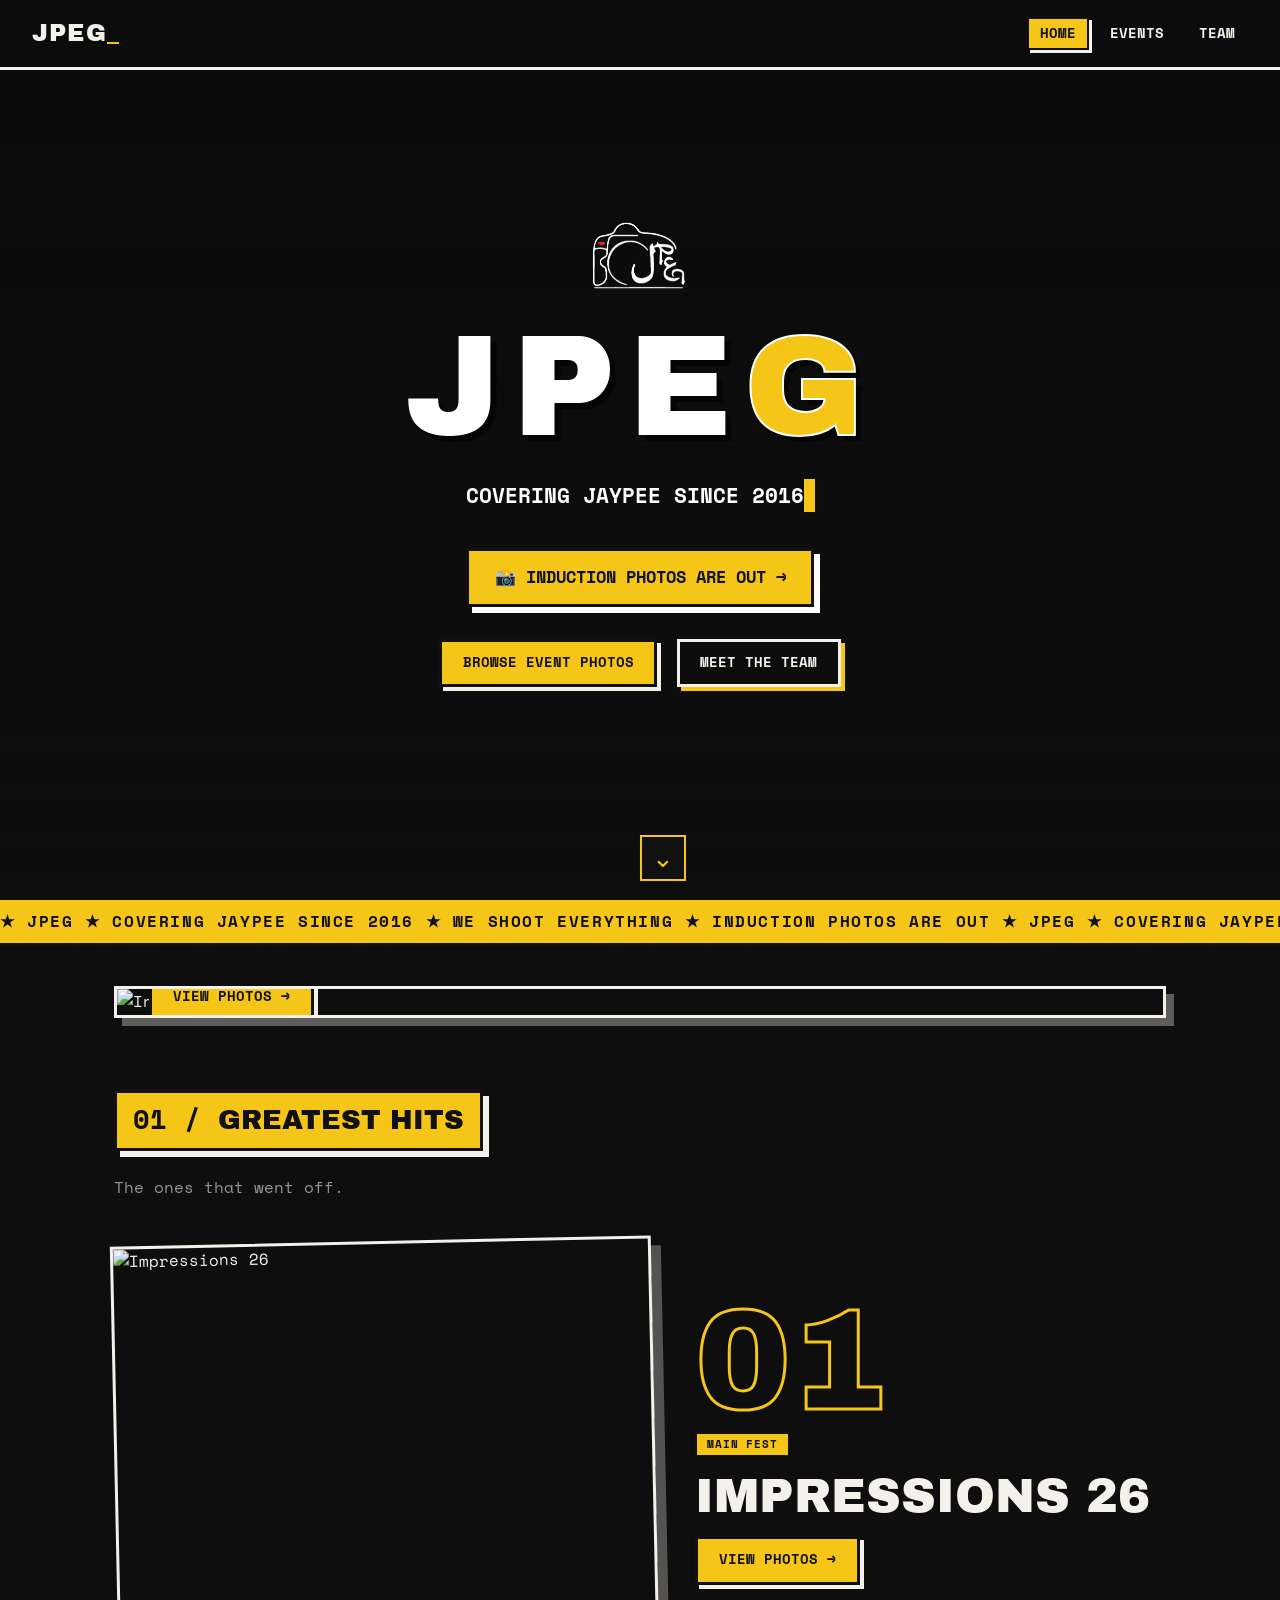
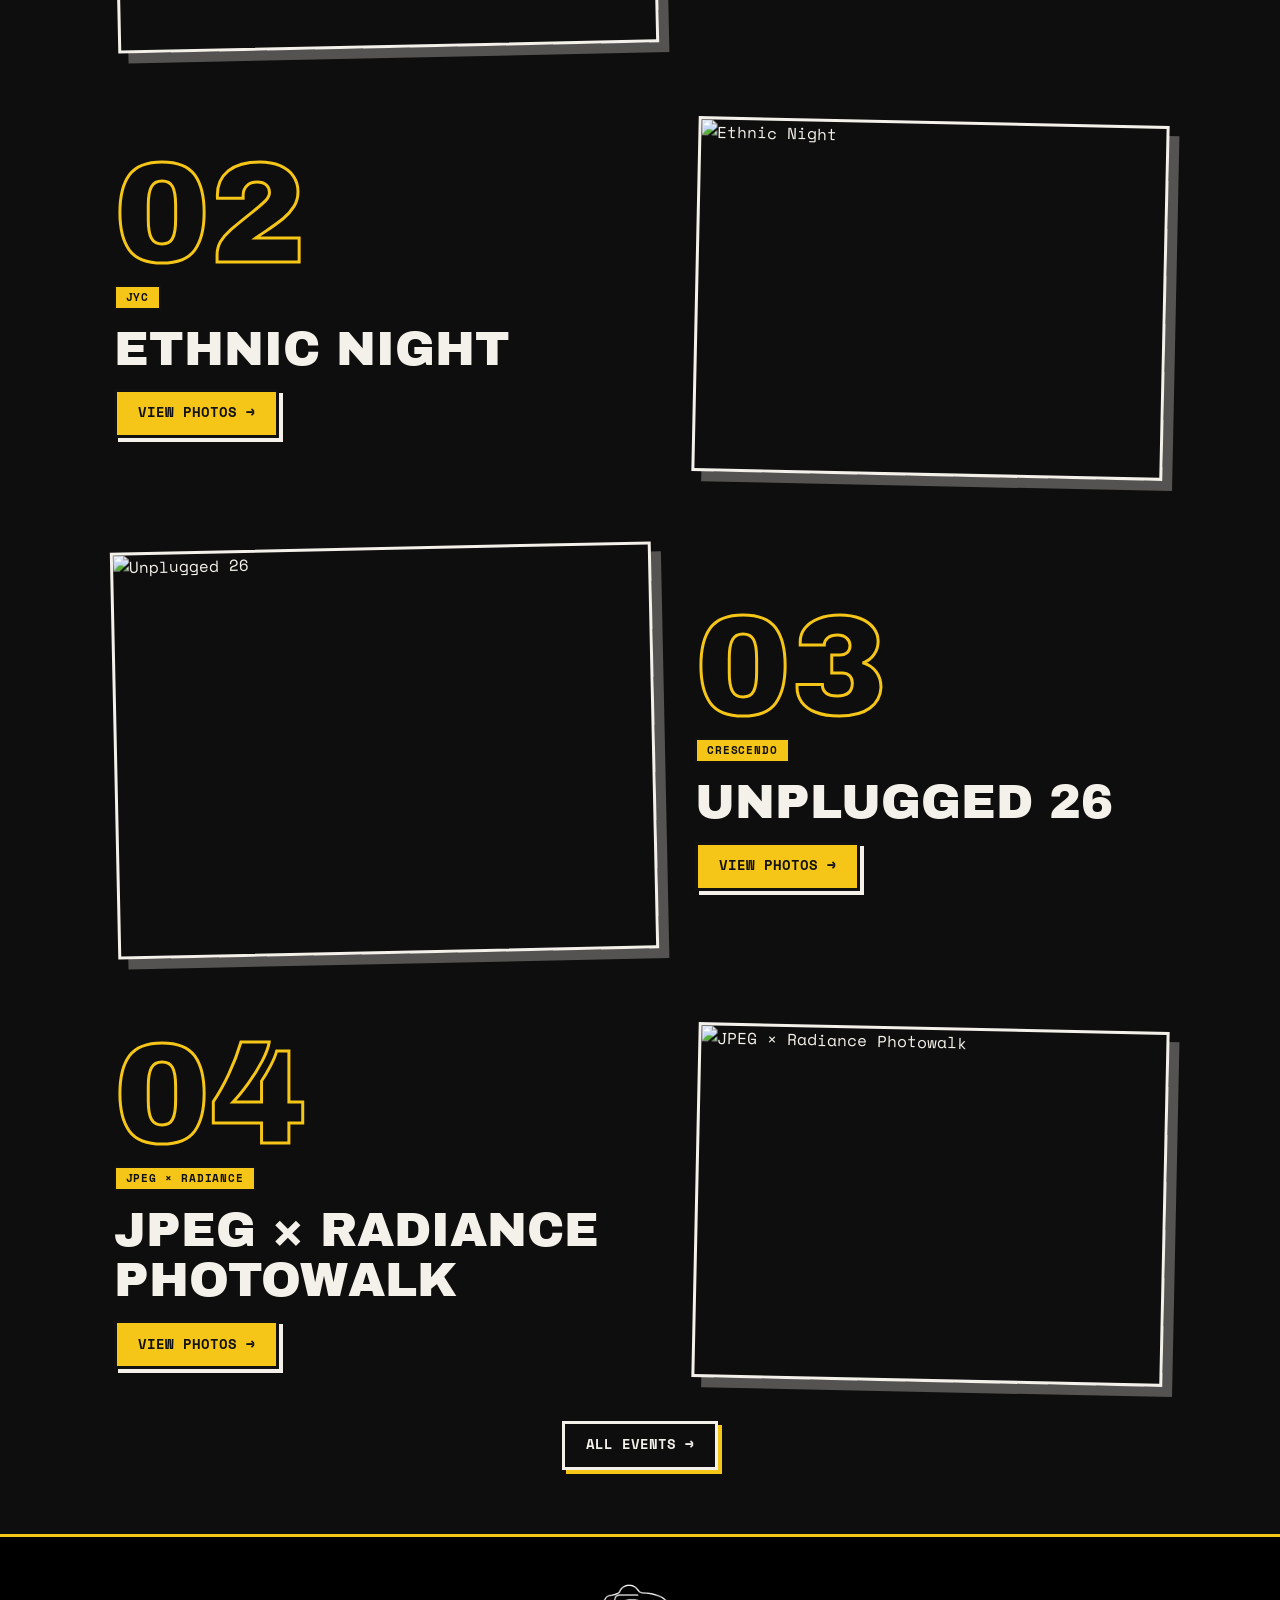
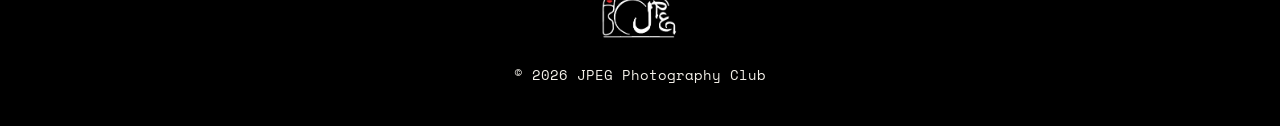
==== index.html @ d9946b32 "Greatest Hits homepage showcase, choreographed hero intro, add Unplugged 26" ====
<!DOCTYPE html>
<html lang="en">
<head>
  <meta charset="UTF-8">
  <meta name="viewport" content="width=device-width, initial-scale=1.0">
  <title>JPEG — Photography Club</title>
  <meta name="description" content="JPEG, the photography club. Event coverage, photo archives, and the people behind the lens.">
  <link rel="icon" type="image/png" href="images/favicon.png">
  <link rel="preconnect" href="https://fonts.googleapis.com">
  <link rel="preconnect" href="https://fonts.gstatic.com" crossorigin>
  <link href="https://fonts.googleapis.com/css2?family=Archivo+Black&family=Space+Mono:wght@400;700&display=swap" rel="stylesheet">
  <link rel="stylesheet" href="css/style.css">
</head>
<body class="home">
  <nav class="nav">
    <a href="index.html" class="nav-logo">JPEG</a>
    <div class="nav-links">
      <a href="index.html" class="active">Home</a>
      <a href="events.html">Events</a>
      <a href="team.html">Team</a>
    </div>
  </nav>

  <header class="hero">
    <div class="hero-bg"></div>
    <div class="hero-content">
      <img src="images/jpeg-logo-white.png" alt="" class="hero-logo">
      <h1 class="hero-title" aria-label="JPEG">
        <span>J</span><span>P</span><span>E</span><span>G</span>
      </h1>
      <p class="tagline">Covering Jaypee since 2016</p>
      <a class="hero-cta" href="https://drive.google.com/drive/folders/1vFGAHNrX1Ec1QLPV-T_hNL8jUDX1vfjU" target="_blank" rel="noopener">
        📸 Induction photos are out&nbsp;→
      </a>
      <div class="hero-actions">
        <a href="events.html" class="btn">Browse Event Photos</a>
        <a href="team.html" class="btn btn-outline">Meet the Team</a>
      </div>
    </div>
    <a href="#latest" class="scroll-hint" aria-label="Scroll down">⌄</a>
  </header>

  <div class="marquee" aria-hidden="true">
    <div class="marquee-track">
      <span>★ JPEG ★ Covering Jaypee since 2016 ★ We shoot everything ★ Induction photos are out ★ JPEG ★ Covering Jaypee since 2017 ★ We shoot everything ★ Induction photos are out&nbsp;</span><span>★ JPEG ★ Covering Jaypee since 2016 ★ We shoot everything ★ Induction photos are out ★ JPEG ★ Covering Jaypee since 2016 ★ We shoot everything ★ Induction photos are out&nbsp;</span>
    </div>
  </div>

  <main class="container">
    <section class="home-section" id="banner-section" hidden>
      <div id="induction-banner"></div>
    </section>

    <section class="home-section" id="latest">
      <h2 class="section-heading">Greatest Hits</h2>
      <p class="page-sub">The ones that went off.</p>
      <div id="hits" class="hits"></div>
      <p class="center"><a href="events.html" class="btn btn-outline">All events →</a></p>
    </section>
  </main>

  <footer class="footer">
    <img src="images/jpeg-logo-white.png" alt="JPEG logo" class="footer-logo">
    <p>© <span id="year"></span> JPEG Photography Club</p>
  </footer>

  <script src="js/main.js"></script>
</body>
</html>
---- css/style.css ----
/* JPEG Photography Club — dark brutalism */

:root {
  --bg: #0e0e0e;
  --surface: #181818;
  --ink: #111111;      /* black: text on yellow, dark fills */
  --paper: #f4f1ea;    /* off-white: text, borders, hard shadows */
  --border: #f4f1ea;
  --text: #f4f1ea;
  --muted: #9a958c;
  --accent: #f5c518;
  --bw: 3px;
}

* { margin: 0; padding: 0; box-sizing: border-box; }

body {
  background: var(--bg);
  color: var(--text);
  font-family: "Space Mono", "Courier New", monospace;
  line-height: 1.6;
}

a { color: inherit; text-decoration: none; }
img { max-width: 100%; display: block; }

::selection { background: var(--accent); color: var(--ink); }

h1, h2, h3, .nav-logo {
  font-family: "Archivo Black", "Arial Black", sans-serif;
  font-weight: 400;
}

/* Nav */
.nav {
  display: flex;
  justify-content: space-between;
  align-items: center;
  padding: 0.9rem 2rem;
  border-bottom: var(--bw) solid var(--border);
  position: sticky;
  top: 0;
  background: var(--bg);
  z-index: 10;
}

.nav-logo {
  font-size: 1.5rem;
  letter-spacing: 0.05em;
  color: var(--text);
}

.nav-logo::after {
  content: "_";
  color: var(--accent);
  animation: blink 1s step-end infinite;
}

@keyframes blink {
  50% { opacity: 0; }
}

.nav-links { display: flex; gap: 0.5rem; }

.nav-links a {
  color: var(--text);
  font-weight: 700;
  text-transform: uppercase;
  font-size: 0.85rem;
  padding: 0.25rem 0.7rem;
  border: 2px solid transparent;
  transition: background 0.15s, border-color 0.15s, color 0.15s;
}

.nav-links a:hover { border-color: var(--border); }

.nav-links a.active {
  background: var(--accent);
  color: var(--ink);
  border-color: var(--ink);
  box-shadow: 3px 3px 0 var(--paper);
}

/* Hero */
.hero {
  position: relative;
  min-height: 100svh;
  display: flex;
  align-items: center;
  justify-content: center;
  text-align: center;
  overflow: hidden;
}

/* The home page opens as a sequence: photo → title → tagline → nav + buttons */
.home .nav {
  position: fixed;
  left: 0;
  right: 0;
  background: rgba(14, 14, 14, 0.92);
  opacity: 0;
  transform: translateY(-100%);
  animation: nav-in 0.6s cubic-bezier(0.2, 0.9, 0.3, 1.25) 3.1s forwards;
}

@keyframes nav-in {
  to { opacity: 1; transform: translateY(0); }
}

.hero-bg {
  position: absolute;
  inset: 0;
  background:
    linear-gradient(180deg, rgba(10, 10, 10, 0.5) 0%, rgba(10, 10, 10, 0.3) 45%, var(--bg) 100%),
    url("https://lh3.googleusercontent.com/d/1B7HYgzqOA4hsETBOAyC_RB4XOQemKIhO=w1920") center / cover no-repeat;
  opacity: 0;
  animation: kenburns 18s ease-in-out infinite alternate, photo-in 1.4s ease forwards;
}

@keyframes photo-in {
  to { opacity: 1; }
}

@keyframes kenburns {
  from { transform: scale(1); }
  to { transform: scale(1.12) translateY(-1.5%); }
}

.hero-content { position: relative; padding: 1rem; }

.hero-logo {
  height: clamp(56px, 10vw, 90px);
  width: auto;
  margin: 0 auto 0.8rem;
  opacity: 0;
  animation: fade-up 0.6s ease 0.5s forwards;
}

.hero-title {
  font-size: clamp(4rem, 16vw, 9rem);
  letter-spacing: 0.08em;
  color: #fff;
  text-shadow: 6px 6px 0 rgba(0, 0, 0, 0.55);
  line-height: 1;
}

.hero-title span {
  display: inline-block;
  opacity: 0;
  transform: translateY(-1.2em);
  animation: letter-drop 0.6s cubic-bezier(0.2, 0.9, 0.3, 1.3) forwards;
}
.hero-title span:nth-child(1) { animation-delay: 0.9s; }
.hero-title span:nth-child(2) { animation-delay: 1.05s; }
.hero-title span:nth-child(3) { animation-delay: 1.2s; }
.hero-title span:nth-child(4) {
  animation-delay: 1.35s;
  color: var(--accent);
  -webkit-text-stroke: 2px #fff;
}

@keyframes letter-drop {
  to { opacity: 1; transform: translateY(0); }
}

/* Typewriter tagline */
.tagline {
  display: inline-block;
  box-sizing: content-box;
  color: #fff;
  font-size: clamp(0.85rem, 2.6vw, 1.3rem);
  font-weight: 700;
  text-transform: uppercase;
  margin-top: 1.2rem;
  white-space: nowrap;
  overflow: hidden;
  width: 0;
  border-right: 0.55em solid var(--accent);
  animation:
    typing 1.3s steps(26) 1.8s forwards,
    caret 0.75s step-end infinite;
}

@keyframes typing { to { width: 26ch; } }
@keyframes caret { 50% { border-color: transparent; } }

.hero-cta {
  display: block;
  width: fit-content;
  margin-left: auto;
  margin-right: auto;
  margin-top: 1.8rem;
  padding: 0.8rem 1.6rem;
  background: var(--accent);
  color: var(--ink);
  font-weight: 700;
  text-transform: uppercase;
  font-size: clamp(0.85rem, 2.5vw, 1.05rem);
  border: var(--bw) solid var(--ink);
  box-shadow: 6px 6px 0 #fff;
  opacity: 0;
  animation: fade-up 0.6s ease 3.1s forwards;
  transition: transform 0.15s, box-shadow 0.15s;
}
.hero-cta:hover { transform: translate(-2px, -2px); box-shadow: 8px 8px 0 #fff; }
.hero-cta:active { transform: translate(4px, 4px); box-shadow: 0 0 0 #fff; }

.hero-actions {
  margin-top: 2rem;
  display: flex;
  gap: 1.2rem;
  justify-content: center;
  flex-wrap: wrap;
  opacity: 0;
  animation: fade-up 0.6s ease 3.35s forwards;
}


@keyframes fade-up {
  from { opacity: 0; transform: translateY(16px); }
  to { opacity: 1; transform: translateY(0); }
}

.scroll-hint {
  position: absolute;
  bottom: 1.2rem;
  left: 50%;
  transform: translateX(-50%);
  width: 46px;
  height: 46px;
  display: flex;
  align-items: center;
  justify-content: center;
  font-size: 1.6rem;
  line-height: 1;
  background: var(--ink);
  color: var(--accent);
  border: 2px solid var(--accent);
  opacity: 0;
  animation: fade-up 0.6s ease 3.6s forwards, bounce 1.8s ease-in-out 4.4s infinite;
}

@keyframes bounce {
  0%, 100% { transform: translateX(-50%) translateY(0); }
  50% { transform: translateX(-50%) translateY(8px); }
}

/* Marquee */
.marquee {
  background: var(--accent);
  color: var(--ink);
  overflow: hidden;
  padding: 0.55rem 0;
  border-bottom: var(--bw) solid var(--ink);
}

.marquee-track {
  display: flex;
  width: max-content;
  animation: marquee 22s linear infinite;
}

.marquee-track span {
  font-weight: 700;
  text-transform: uppercase;
  letter-spacing: 0.1em;
  white-space: nowrap;
  padding-right: 2.5rem;
}

@keyframes marquee { to { transform: translateX(-50%); } }

/* Buttons */
.btn {
  display: inline-block;
  padding: 0.65rem 1.3rem;
  background: var(--accent);
  color: var(--ink);
  font-weight: 700;
  text-transform: uppercase;
  font-size: 0.85rem;
  border: var(--bw) solid var(--ink);
  box-shadow: 4px 4px 0 var(--paper);
  transition: transform 0.15s, box-shadow 0.15s;
}
.btn:hover { transform: translate(-2px, -2px); box-shadow: 6px 6px 0 var(--paper); }
.btn:active { transform: translate(3px, 3px); box-shadow: 0 0 0 var(--paper); }

.btn-outline {
  background: transparent;
  color: var(--text);
  border-color: var(--border);
  box-shadow: 4px 4px 0 var(--accent);
}
.btn-outline:hover { box-shadow: 6px 6px 0 var(--accent); }
.btn-outline:active { box-shadow: 0 0 0 var(--accent); }

/* Layout */
.container { max-width: 1100px; margin: 0 auto; padding: 2.5rem 1.5rem 4rem; }

.page-title {
  font-size: clamp(2.2rem, 6vw, 3.2rem);
  text-transform: uppercase;
  margin-top: 0.5rem;
}

.page-sub { color: var(--muted); margin: 0.5rem 0 2.5rem; }

.center { text-align: center; margin-top: 2.5rem; }

/* Section headings (numbered) */
main { counter-reset: sec; }

.section-heading {
  counter-increment: sec;
  display: inline-block;
  font-size: clamp(1.2rem, 3.5vw, 1.7rem);
  text-transform: uppercase;
  color: var(--ink);
  background: var(--accent);
  border: var(--bw) solid var(--ink);
  box-shadow: 6px 6px 0 var(--paper);
  padding: 0.35rem 1rem;
  margin: 3.5rem 0 2rem;
}

.section-heading::before {
  content: counter(sec, decimal-leading-zero) " / ";
  font-family: "Space Mono", monospace;
  font-weight: 700;
}

section:first-of-type .section-heading,
#team .section-heading:first-child { margin-top: 0.5rem; }

.home-section h2 { margin-bottom: 1rem; }

/* Greatest hits — the ranked showcase on the home page */
.hits {
  display: flex;
  flex-direction: column;
  gap: 4.5rem;
  margin-top: 2.5rem;
}

.hit {
  display: grid;
  grid-template-columns: 1.15fr 1fr;
  gap: 2.5rem;
  align-items: center;
}

.hit:nth-child(even) .hit-media { order: 2; }

.hit-media {
  display: block;
  border: var(--bw) solid var(--border);
  box-shadow: 10px 10px 0 rgba(244, 241, 234, 0.3);
  overflow: hidden;
  transform: rotate(-1.2deg);
  transition: transform 0.25s, box-shadow 0.25s;
}

.hit:nth-child(even) .hit-media { transform: rotate(1.2deg); }

.hit:hover .hit-media {
  transform: rotate(0deg);
  box-shadow: 16px 16px 0 var(--accent);
}

.hit-media img {
  width: 100%;
  aspect-ratio: 4 / 3;
  object-fit: cover;
  transition: transform 0.5s ease;
}
.hit:hover .hit-media img { transform: scale(1.05); }

.hit-text {
  display: flex;
  flex-direction: column;
  align-items: flex-start;
  gap: 0.9rem;
}

.hit-rank {
  font-family: "Archivo Black", "Arial Black", sans-serif;
  font-size: clamp(4.5rem, 12vw, 9rem);
  line-height: 0.78;
  color: transparent;
  -webkit-text-stroke: 3px var(--accent);
  transition: color 0.25s;
}
.hit:hover .hit-rank { color: var(--accent); }

.hit-title {
  font-size: clamp(1.6rem, 4.5vw, 3rem);
  text-transform: uppercase;
  line-height: 1.05;
}

@media (max-width: 720px) {
  .hit { grid-template-columns: 1fr; gap: 1.5rem; }
  .hit:nth-child(even) .hit-media { order: 0; }
}

/* Cards */
.card-grid {
  display: grid;
  grid-template-columns: repeat(auto-fill, minmax(280px, 1fr));
  gap: 2rem;
}

.card {
  background: var(--surface);
  border: var(--bw) solid var(--border);
  box-shadow: 6px 6px 0 rgba(244, 241, 234, 0.35);
  overflow: hidden;
  display: flex;
  flex-direction: column;
  transition: transform 0.15s, box-shadow 0.15s;
}
.card:hover { transform: translate(-3px, -3px); box-shadow: 10px 10px 0 var(--accent); }

.card-cover {
  aspect-ratio: 3 / 2;
  background: repeating-linear-gradient(45deg, #1c1c1c 0 12px, #131313 12px 24px);
  display: flex;
  align-items: center;
  justify-content: center;
  color: var(--muted);
  font-size: 2rem;
  border-bottom: var(--bw) solid var(--border);
  object-fit: cover;
}
img.card-cover { object-fit: cover; width: 100%; }

.card-body {
  padding: 1.1rem 1.2rem 1.3rem;
  display: flex;
  flex-direction: column;
  gap: 0.6rem;
  flex: 1;
}

.card-body h3 {
  font-size: 1rem;
  text-transform: uppercase;
  line-height: 1.35;
}

.card-blurb { color: var(--muted); font-size: 0.9rem; flex: 1; }
.card-body .btn { margin-top: 0.6rem; align-self: flex-start; font-size: 0.8rem; }

/* Club chip */
.chip {
  display: inline-block;
  align-self: flex-start;
  padding: 0.1rem 0.6rem;
  background: var(--accent);
  border: 2px solid var(--ink);
  color: var(--ink);
  font-size: 0.7rem;
  font-weight: 700;
  letter-spacing: 0.08em;
  text-transform: uppercase;
}

/* Team */
.team-grid { grid-template-columns: repeat(auto-fill, minmax(230px, 1fr)); }

.team-photo {
  aspect-ratio: 1 / 1;
  background: repeating-linear-gradient(45deg, #1c1c1c 0 12px, #131313 12px 24px);
  display: flex;
  align-items: center;
  justify-content: center;
  color: var(--muted);
  font-size: 3rem;
  border-bottom: var(--bw) solid var(--border);
}
img.team-photo { object-fit: cover; width: 100%; }

.team-initials {
  font-family: "Archivo Black", "Arial Black", sans-serif;
  font-size: clamp(3rem, 8vw, 4.5rem);
  color: var(--accent);
  letter-spacing: 0.05em;
  text-shadow: 5px 5px 0 rgba(244, 241, 234, 0.18);
}

.team-initials::after { content: "_"; color: var(--muted); }

.icon-row { display: flex; gap: 0.7rem; margin-top: 0.2rem; }

.icon-btn {
  width: 42px;
  height: 42px;
  display: flex;
  align-items: center;
  justify-content: center;
  border: 2px solid var(--border);
  color: var(--text);
  box-shadow: 3px 3px 0 rgba(244, 241, 234, 0.35);
  transition: transform 0.15s, box-shadow 0.15s, background 0.15s, color 0.15s;
}

.icon-btn:hover {
  background: var(--accent);
  color: var(--ink);
  border-color: var(--ink);
  transform: translate(-2px, -2px);
  box-shadow: 5px 5px 0 var(--paper);
}

.icon-btn:active { transform: translate(2px, 2px); box-shadow: 0 0 0 var(--paper); }

/* Featured event */
.featured-card {
  position: relative;
  display: block;
  overflow: hidden;
  border: var(--bw) solid var(--border);
  box-shadow: 8px 8px 0 rgba(244, 241, 234, 0.35);
  margin-bottom: 1rem;
  transition: transform 0.15s, box-shadow 0.15s;
}
.featured-card:hover { transform: translate(-3px, -3px); box-shadow: 12px 12px 0 var(--accent); }

.featured-card img {
  width: 100%;
  height: auto;
  transition: transform 0.6s ease;
}
.featured-card:hover img { transform: scale(1.04); }

.featured-overlay {
  position: absolute;
  inset: 0;
  background: linear-gradient(180deg, transparent 30%, rgba(10, 10, 10, 0.9) 100%);
  display: flex;
  flex-direction: column;
  justify-content: flex-end;
  align-items: flex-start;
  gap: 0.7rem;
  padding: 2rem;
}

.featured-label {
  background: var(--accent);
  color: var(--ink);
  border: 2px solid var(--ink);
  font-size: 0.75rem;
  font-weight: 700;
  letter-spacing: 0.15em;
  text-transform: uppercase;
  padding: 0.2rem 0.7rem;
}

.featured-overlay h3 {
  font-size: clamp(1.8rem, 5vw, 2.8rem);
  line-height: 1.1;
  color: #fff;
  text-transform: uppercase;
  text-shadow: 4px 4px 0 rgba(0, 0, 0, 0.6);
}

/* Footer */
.footer {
  background: #000;
  color: var(--text);
  border-top: var(--bw) solid var(--accent);
  padding: 2.5rem 2rem;
  text-align: center;
  font-size: 0.85rem;
  display: flex;
  flex-direction: column;
  align-items: center;
  gap: 1rem;
}

.footer-logo { height: 72px; width: auto; }

.empty-note { color: var(--muted); font-style: italic; }

/* Scroll reveal */
.reveal {
  opacity: 0;
  transform: translateY(24px);
  transition: opacity 0.5s ease, transform 0.5s ease;
}
.reveal.visible { opacity: 1; transform: translateY(0); }

/* Reduced motion */
@media (prefers-reduced-motion: reduce) {
  .hero-bg, .hero-logo, .hero-title span, .tagline, .hero-cta, .hero-actions,
  .scroll-hint, .home .nav {
    animation: none;
    opacity: 1;
    transform: none;
  }
  .tagline { width: max-content; border-right: none; }
  .scroll-hint { transform: translateX(-50%); }
  .marquee-track { animation: none; }
  .nav-logo::after { animation: none; }
  .reveal { opacity: 1; transform: none; transition: none; }
}
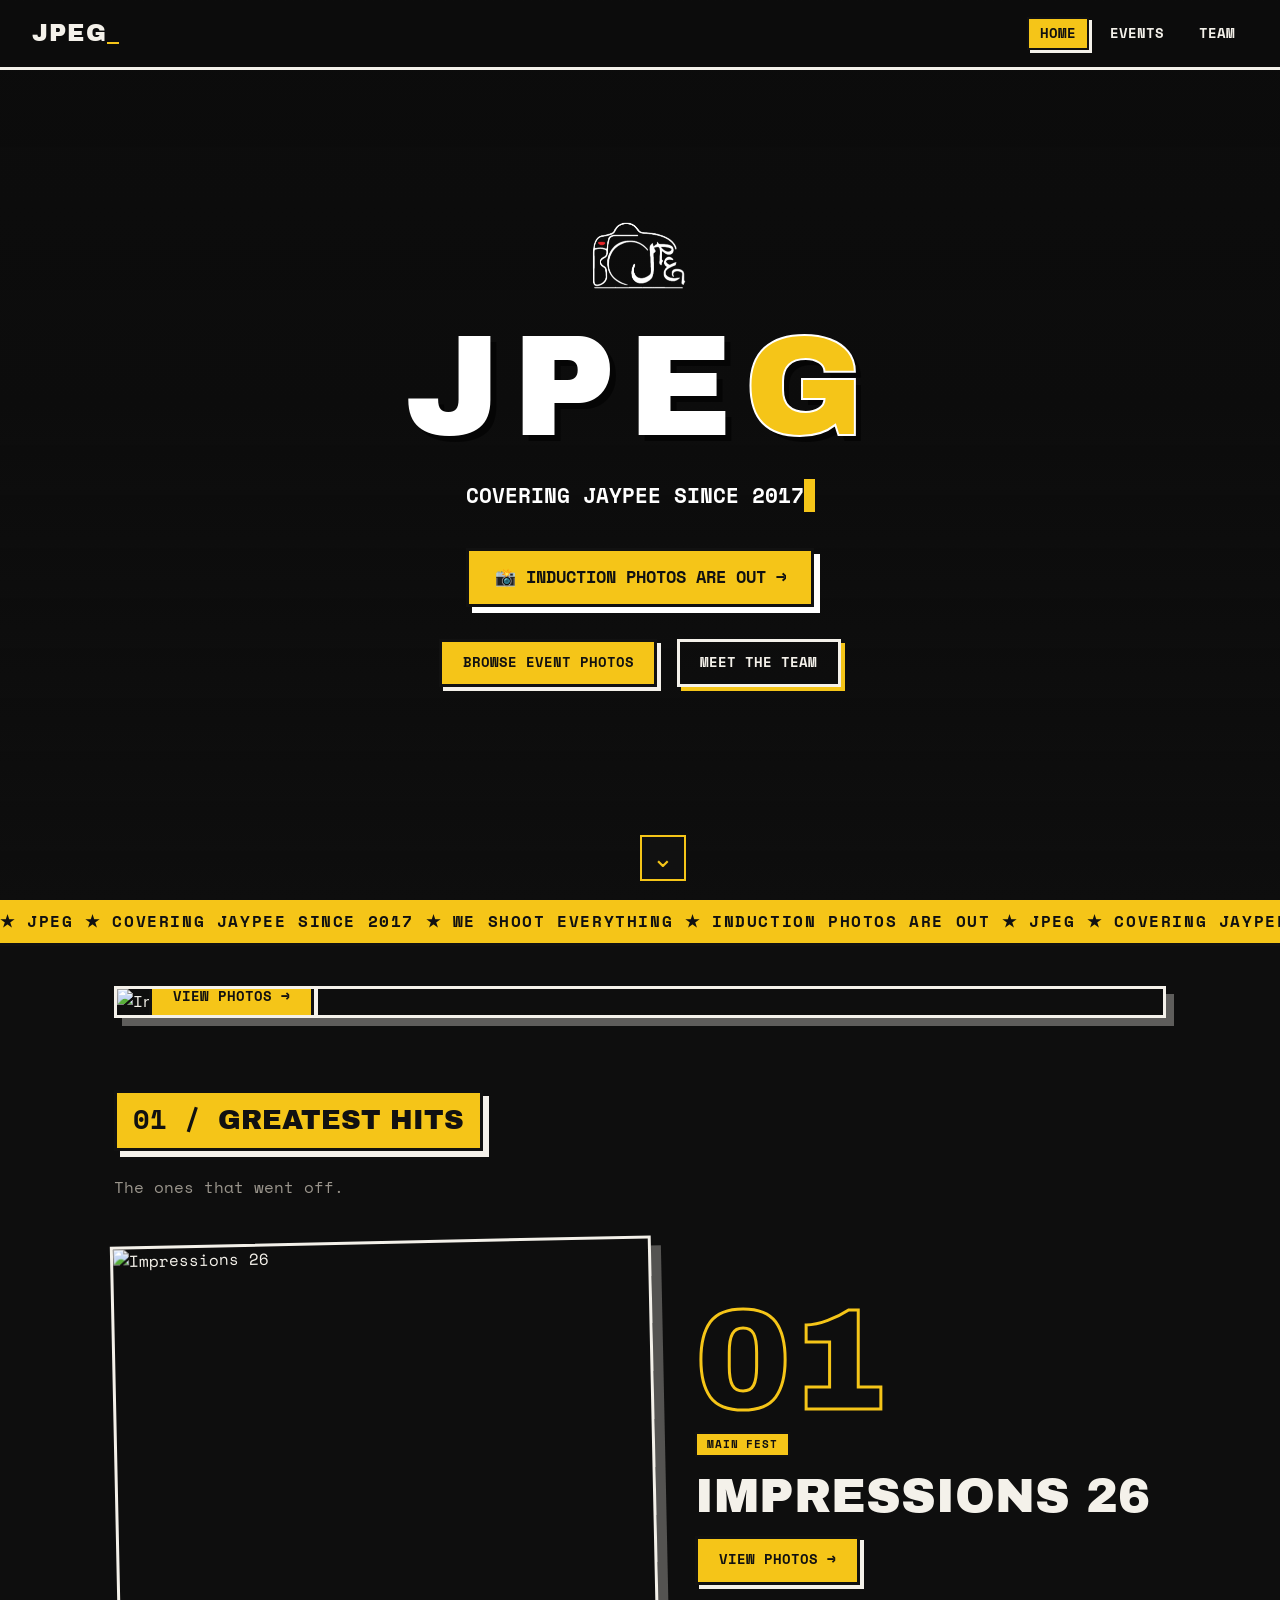
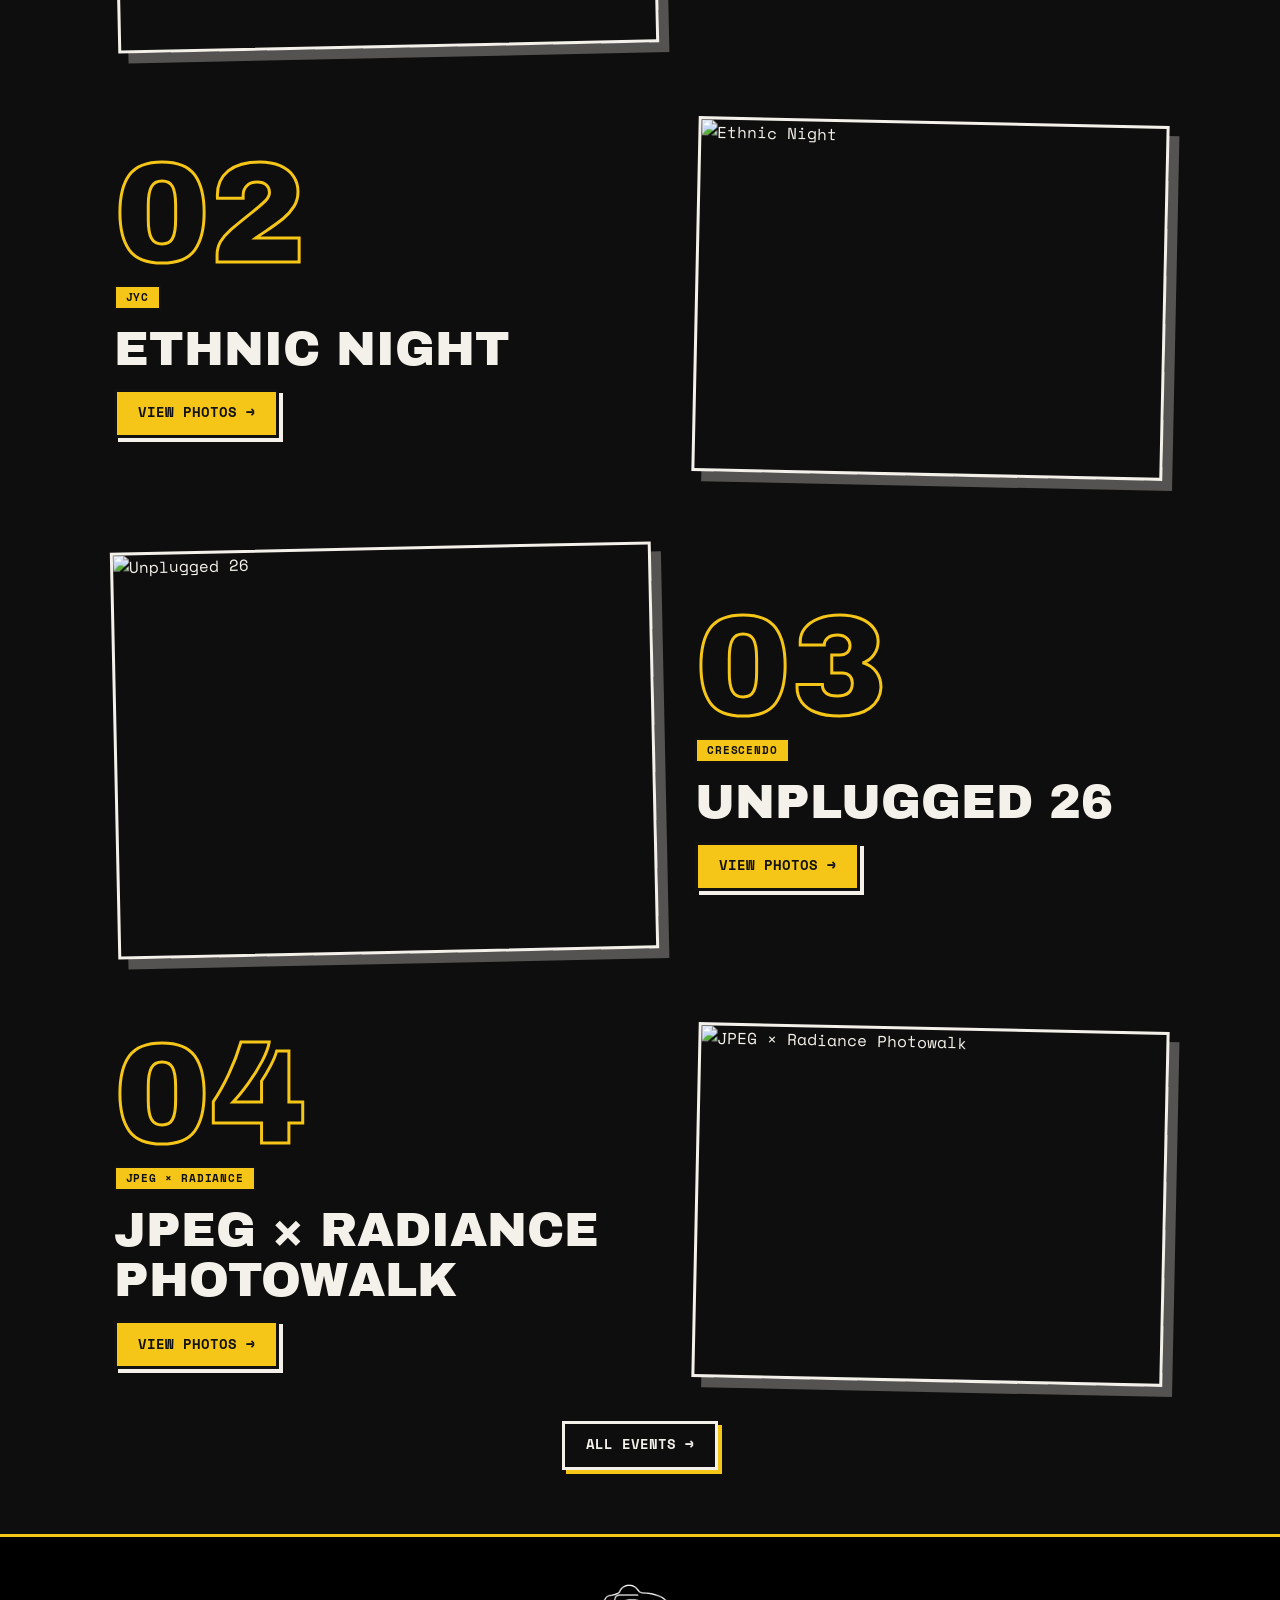
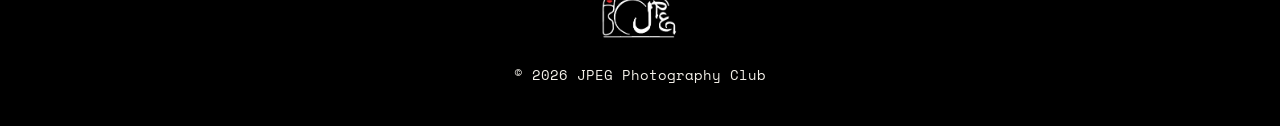
==== commit 5b9eade0: "Founded year: 2017" ====
--- a/index.html
+++ b/index.html
@@ -28,7 +28,7 @@
       <h1 class="hero-title" aria-label="JPEG">
         <span>J</span><span>P</span><span>E</span><span>G</span>
       </h1>
-      <p class="tagline">Covering Jaypee since 2016</p>
+      <p class="tagline">Covering Jaypee since 2017</p>
       <a class="hero-cta" href="https://drive.google.com/drive/folders/1vFGAHNrX1Ec1QLPV-T_hNL8jUDX1vfjU" target="_blank" rel="noopener">
         📸 Induction photos are out&nbsp;→
       </a>
@@ -42,7 +42,7 @@
 
   <div class="marquee" aria-hidden="true">
     <div class="marquee-track">
-      <span>★ JPEG ★ Covering Jaypee since 2016 ★ We shoot everything ★ Induction photos are out ★ JPEG ★ Covering Jaypee since 2017 ★ We shoot everything ★ Induction photos are out&nbsp;</span><span>★ JPEG ★ Covering Jaypee since 2016 ★ We shoot everything ★ Induction photos are out ★ JPEG ★ Covering Jaypee since 2016 ★ We shoot everything ★ Induction photos are out&nbsp;</span>
+      <span>★ JPEG ★ Covering Jaypee since 2017 ★ We shoot everything ★ Induction photos are out ★ JPEG ★ Covering Jaypee since 2017 ★ We shoot everything ★ Induction photos are out&nbsp;</span><span>★ JPEG ★ Covering Jaypee since 2017 ★ We shoot everything ★ Induction photos are out ★ JPEG ★ Covering Jaypee since 2017 ★ We shoot everything ★ Induction photos are out&nbsp;</span>
     </div>
   </div>
 
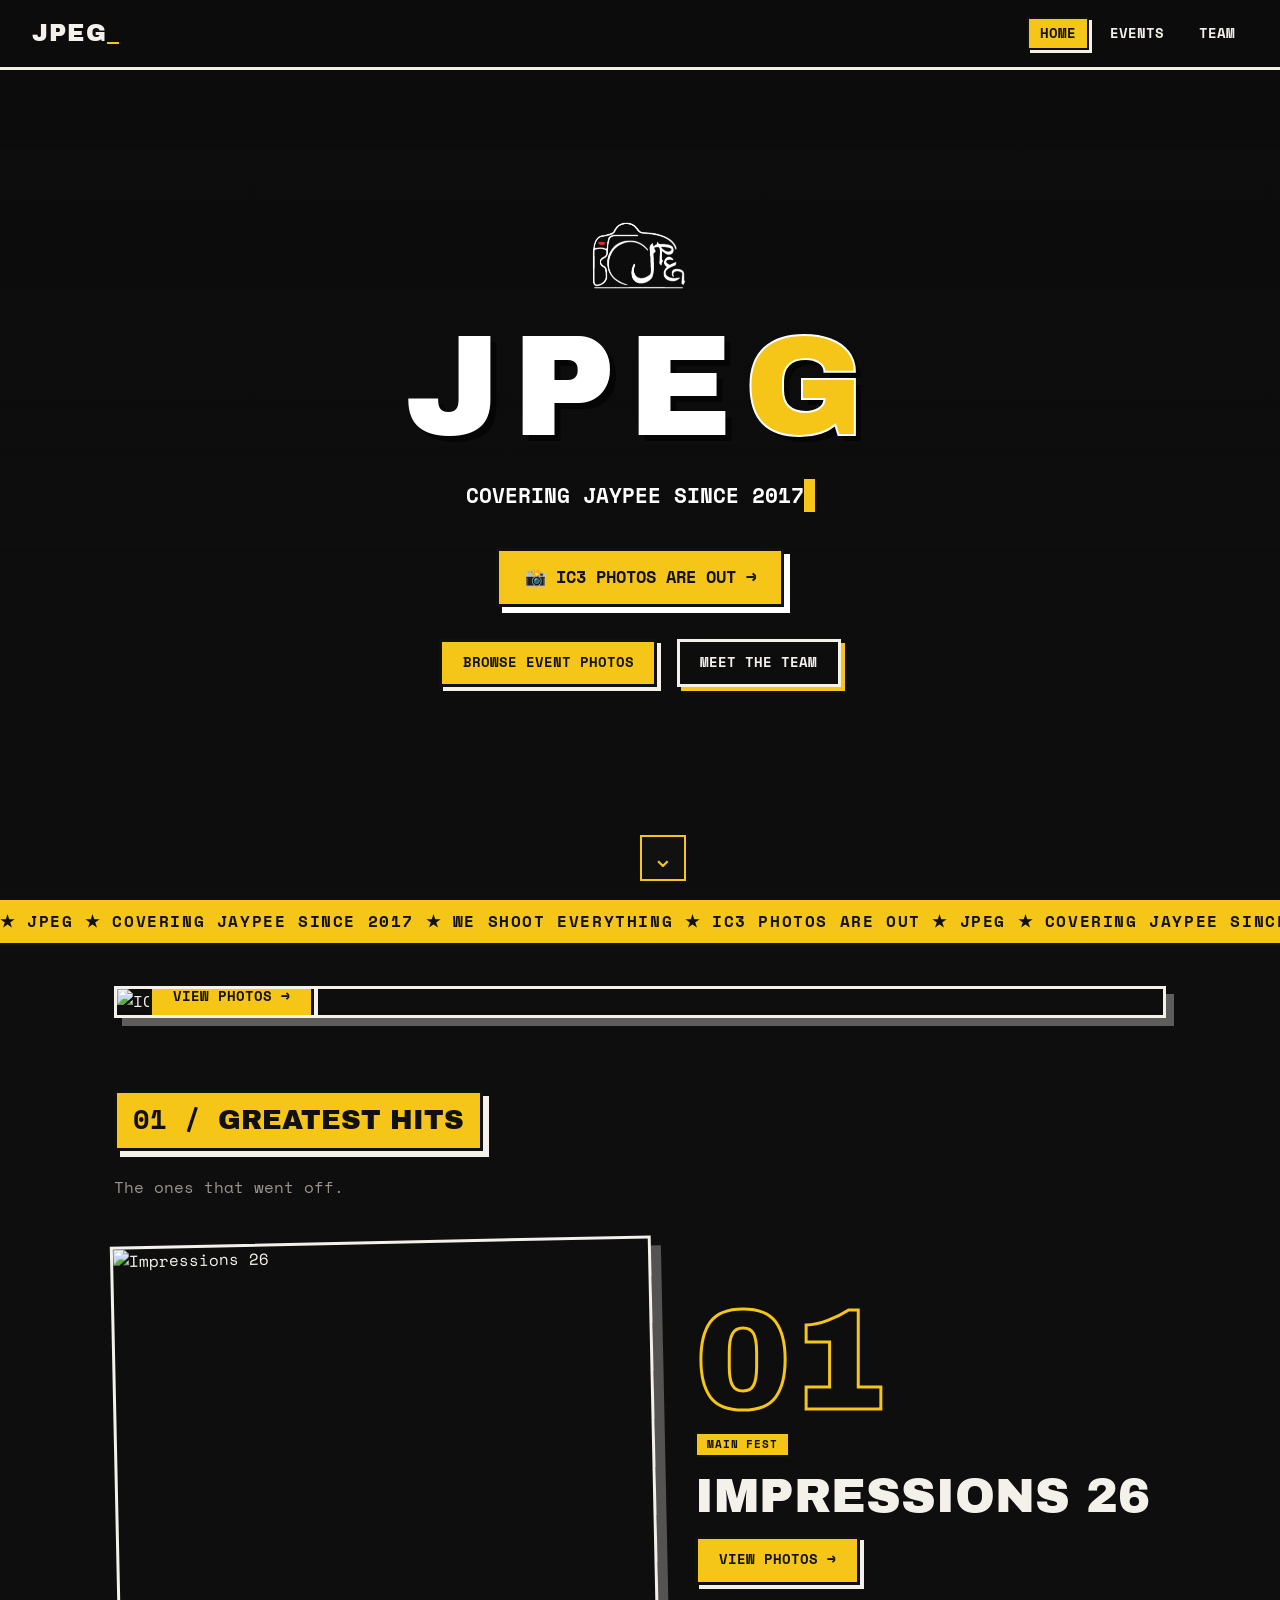
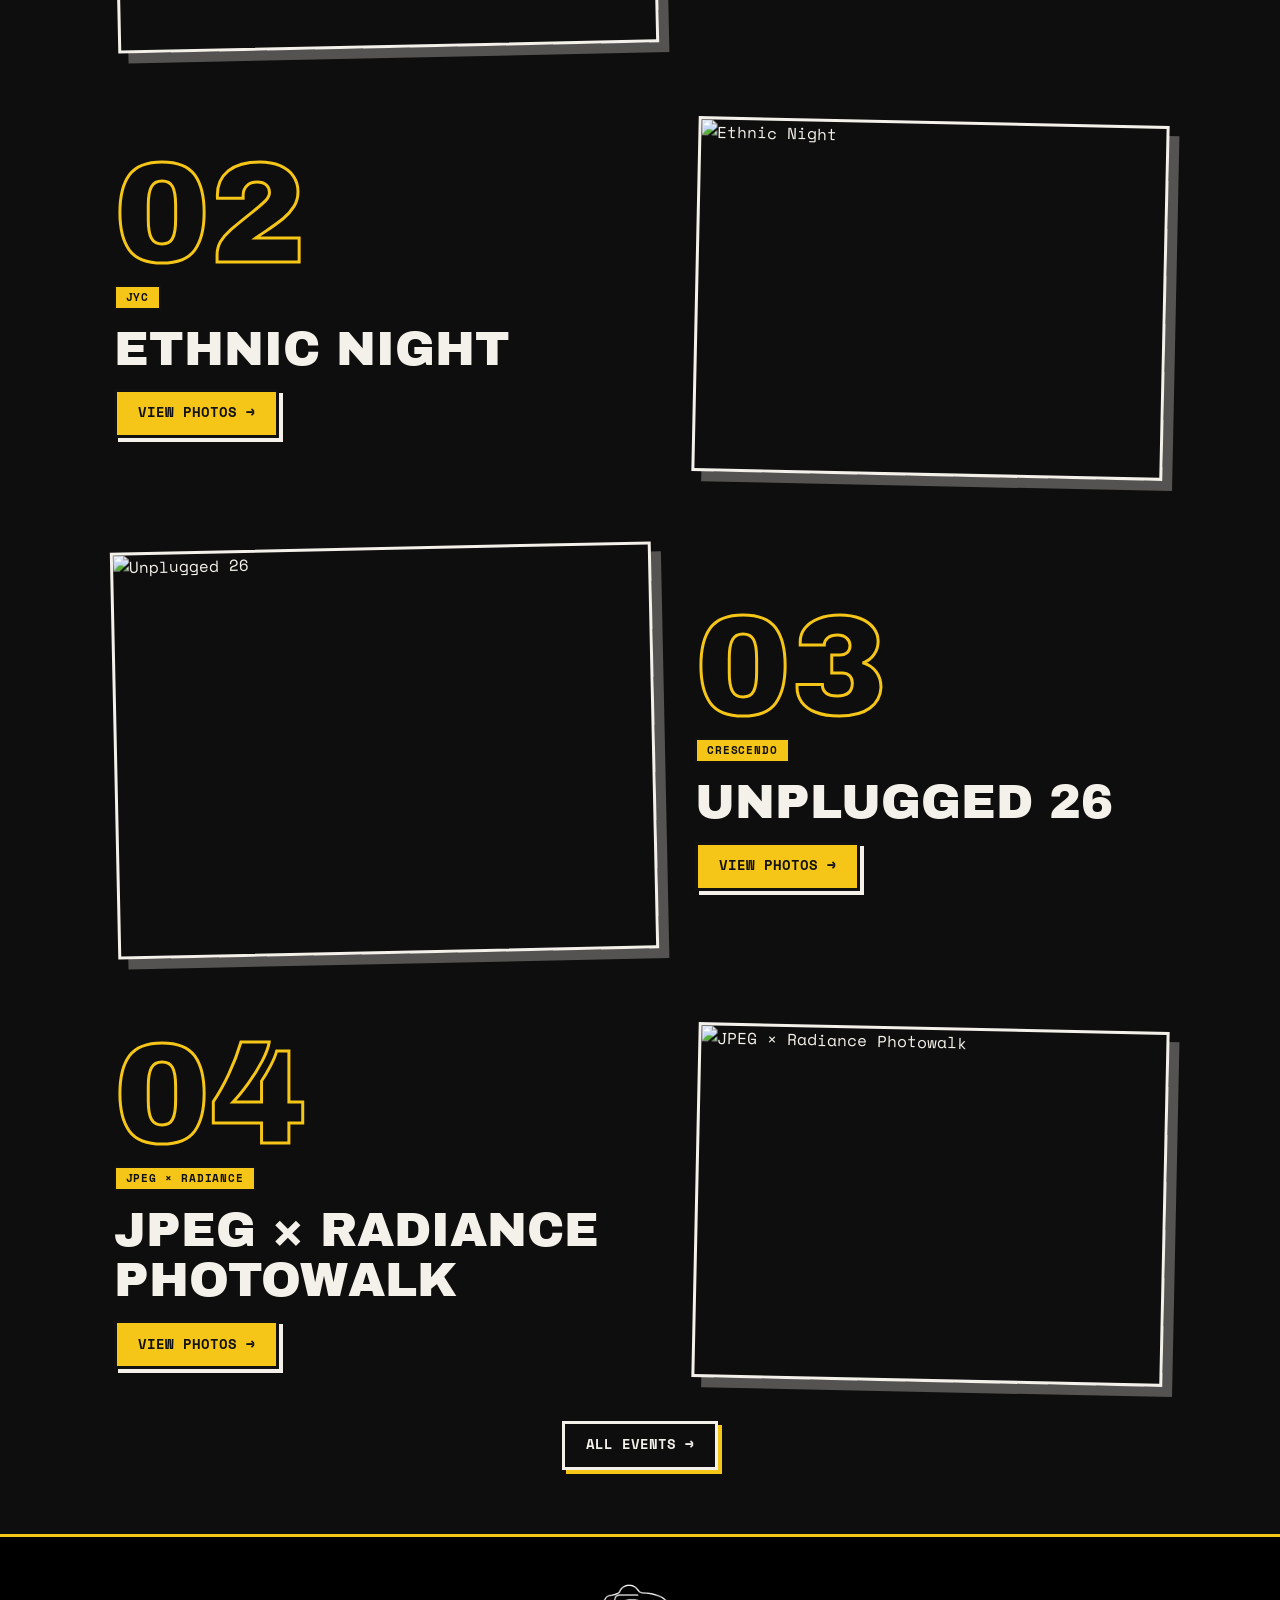
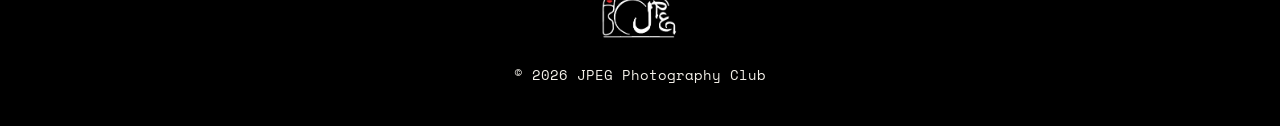
==== commit b8fc66ef: "IC3 takes the latest slot; restore previous Greatest Hits ranks" ====
--- a/index.html
+++ b/index.html
@@ -29,8 +29,8 @@
         <span>J</span><span>P</span><span>E</span><span>G</span>
       </h1>
       <p class="tagline">Covering Jaypee since 2017</p>
-      <a class="hero-cta" href="https://drive.google.com/drive/folders/1vFGAHNrX1Ec1QLPV-T_hNL8jUDX1vfjU" target="_blank" rel="noopener">
-        📸 Induction photos are out&nbsp;→
+      <a class="hero-cta" id="hero-cta" href="https://drive.google.com/drive/folders/1d5uINvXMPYgDrVHOUBrjFXHq2FUsnFje" target="_blank" rel="noopener">
+        📸 IC3 photos are out&nbsp;→
       </a>
       <div class="hero-actions">
         <a href="events.html" class="btn">Browse Event Photos</a>
@@ -42,7 +42,7 @@
 
   <div class="marquee" aria-hidden="true">
     <div class="marquee-track">
-      <span>★ JPEG ★ Covering Jaypee since 2017 ★ We shoot everything ★ Induction photos are out ★ JPEG ★ Covering Jaypee since 2017 ★ We shoot everything ★ Induction photos are out&nbsp;</span><span>★ JPEG ★ Covering Jaypee since 2017 ★ We shoot everything ★ Induction photos are out ★ JPEG ★ Covering Jaypee since 2017 ★ We shoot everything ★ Induction photos are out&nbsp;</span>
+      <span>★ JPEG ★ Covering Jaypee since 2017 ★ We shoot everything ★ IC3 photos are out ★ JPEG ★ Covering Jaypee since 2017 ★ We shoot everything ★ IC3 photos are out&nbsp;</span><span>★ JPEG ★ Covering Jaypee since 2017 ★ We shoot everything ★ IC3 photos are out ★ JPEG ★ Covering Jaypee since 2017 ★ We shoot everything ★ IC3 photos are out&nbsp;</span>
     </div>
   </div>
 
@@ -64,6 +64,8 @@
     <p>© <span id="year"></span> JPEG Photography Club</p>
   </footer>
 
+  <script src="js/config.js"></script>
+  <script src="js/drive.js"></script>
   <script src="js/main.js"></script>
 </body>
 </html>
--- a/css/style.css
+++ b/css/style.css
@@ -582,6 +582,202 @@
 .footer-logo { height: 72px; width: auto; }
 
 .empty-note { color: var(--muted); font-style: italic; }
+
+/* Gallery — breadcrumbs, albums, photo grid, lightbox */
+.breadcrumb {
+  display: flex;
+  flex-wrap: wrap;
+  align-items: center;
+  gap: 0.5rem;
+  font-size: 0.75rem;
+  font-weight: 700;
+  text-transform: uppercase;
+  letter-spacing: 0.08em;
+  margin-bottom: 1.5rem;
+}
+.breadcrumb a { color: var(--muted); }
+.breadcrumb a:hover { color: var(--ink); background: var(--accent); }
+.crumb-sep { color: var(--muted); }
+.crumb-current { color: var(--accent); }
+
+.gallery-head {
+  display: flex;
+  flex-wrap: wrap;
+  align-items: center;
+  justify-content: space-between;
+  gap: 1rem;
+  margin-bottom: 1rem;
+}
+.gallery-head .page-title { margin: 0; }
+
+.notice {
+  border: var(--bw) solid var(--border);
+  box-shadow: 6px 6px 0 rgba(244, 241, 234, 0.35);
+  background: var(--surface);
+  padding: 2rem;
+  display: flex;
+  flex-direction: column;
+  align-items: flex-start;
+  gap: 1.2rem;
+}
+
+.album-grid { grid-template-columns: repeat(auto-fill, minmax(200px, 1fr)); }
+
+.album-card {
+  font: inherit;
+  color: inherit;
+  cursor: pointer;
+  text-align: left;
+  padding: 1.5rem 1.2rem;
+  gap: 0.8rem;
+  align-items: flex-start;
+}
+
+.album-icon { font-size: 2rem; line-height: 1; }
+
+.album-name {
+  font-family: "Archivo Black", "Arial Black", sans-serif;
+  font-size: 0.95rem;
+  text-transform: uppercase;
+  overflow-wrap: anywhere;
+}
+
+.photo-grid {
+  column-width: 260px;
+  column-gap: 1.5rem;
+}
+
+.photo-tile {
+  position: relative;
+  break-inside: avoid;
+  margin: 0 0 1.5rem;
+  border: var(--bw) solid var(--border);
+  box-shadow: 6px 6px 0 rgba(244, 241, 234, 0.35);
+  overflow: hidden;
+  cursor: pointer;
+  background: var(--surface);
+  transition: transform 0.15s, box-shadow 0.15s;
+}
+.photo-tile:hover { transform: translate(-3px, -3px); box-shadow: 10px 10px 0 var(--accent); }
+
+.photo-tile img {
+  position: absolute;
+  inset: 0;
+  width: 100%;
+  height: 100%;
+  object-fit: cover;
+}
+
+.photo-overlay {
+  position: absolute;
+  inset: 0;
+  display: flex;
+  align-items: center;
+  justify-content: center;
+  gap: 0.8rem;
+  background: rgba(10, 10, 10, 0.72);
+  opacity: 0;
+  transition: opacity 0.15s;
+}
+.photo-tile:hover .photo-overlay,
+.photo-tile:focus-within .photo-overlay { opacity: 1; }
+
+.photo-overlay .icon-btn {
+  background: var(--bg);
+  font-size: 1.1rem;
+  font-weight: 700;
+  text-decoration: none;
+}
+
+.video-badge {
+  position: absolute;
+  top: 0.6rem;
+  right: 0.6rem;
+  background: var(--accent);
+  color: var(--ink);
+  border: 2px solid var(--ink);
+  font-size: 0.75rem;
+  padding: 0.1rem 0.5rem;
+}
+
+.lightbox {
+  position: fixed;
+  inset: 0;
+  z-index: 100;
+  background: rgba(8, 8, 8, 0.97);
+  display: flex;
+  align-items: center;
+  justify-content: center;
+  padding: 4.5rem 1rem 3.5rem;
+}
+.lightbox[hidden] { display: none; }
+
+.lightbox-bar {
+  position: absolute;
+  top: 0;
+  left: 0;
+  right: 0;
+  display: flex;
+  align-items: center;
+  justify-content: space-between;
+  padding: 1rem 1.2rem;
+  border-bottom: var(--bw) solid var(--border);
+  background: var(--bg);
+}
+
+.lightbox-count {
+  font-weight: 700;
+  letter-spacing: 0.1em;
+  color: var(--accent);
+}
+
+.lightbox-tools { display: flex; gap: 0.6rem; }
+.lightbox-tools .icon-btn { text-decoration: none; font-size: 1.1rem; font-weight: 700; }
+
+.lightbox-img {
+  max-width: 100%;
+  max-height: 100%;
+  object-fit: contain;
+  border: var(--bw) solid var(--border);
+}
+
+.lightbox-nav {
+  position: absolute;
+  top: 50%;
+  transform: translateY(-50%);
+  width: 48px;
+  height: 64px;
+  font-size: 2rem;
+  line-height: 1;
+  font-family: inherit;
+  background: var(--bg);
+  color: var(--text);
+  border: var(--bw) solid var(--border);
+  cursor: pointer;
+  transition: background 0.15s, color 0.15s;
+}
+.lightbox-nav:hover { background: var(--accent); color: var(--ink); }
+.lightbox-nav.prev { left: 1rem; }
+.lightbox-nav.next { right: 1rem; }
+
+.lightbox-name {
+  position: absolute;
+  bottom: 0.9rem;
+  left: 0;
+  right: 0;
+  text-align: center;
+  color: var(--muted);
+  font-size: 0.8rem;
+  padding: 0 1rem;
+  overflow-wrap: anywhere;
+}
+
+@media (max-width: 620px) {
+  .lightbox { padding: 4.5rem 0.5rem 3.5rem; }
+  .lightbox-nav { width: 40px; height: 54px; font-size: 1.6rem; }
+  .lightbox-nav.prev { left: 0.3rem; }
+  .lightbox-nav.next { right: 0.3rem; }
+}
 
 /* Scroll reveal */
 .reveal {
@@ -604,4 +800,5 @@
   .marquee-track { animation: none; }
   .nav-logo::after { animation: none; }
   .reveal { opacity: 1; transform: none; transition: none; }
-}
+  .photo-tile, .photo-overlay, .icon-btn, .lightbox-nav { transition: none; }
+}
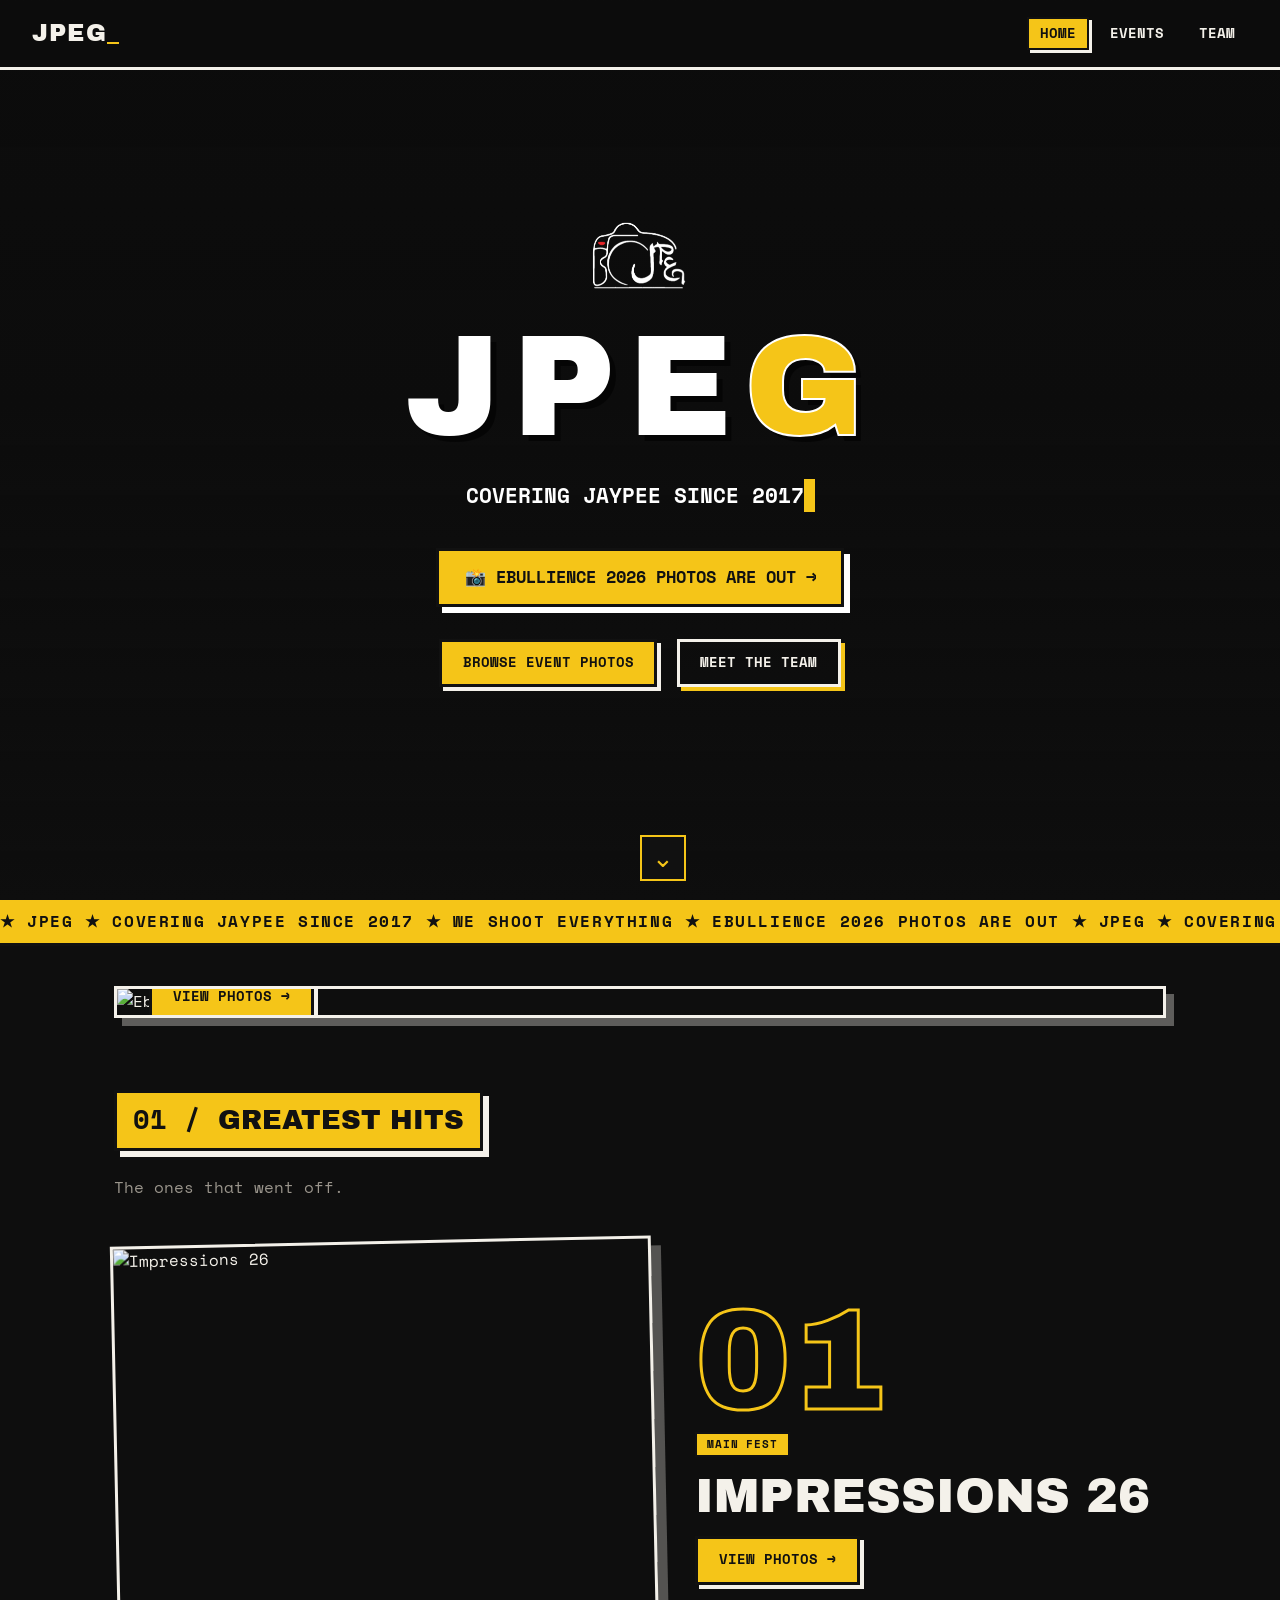
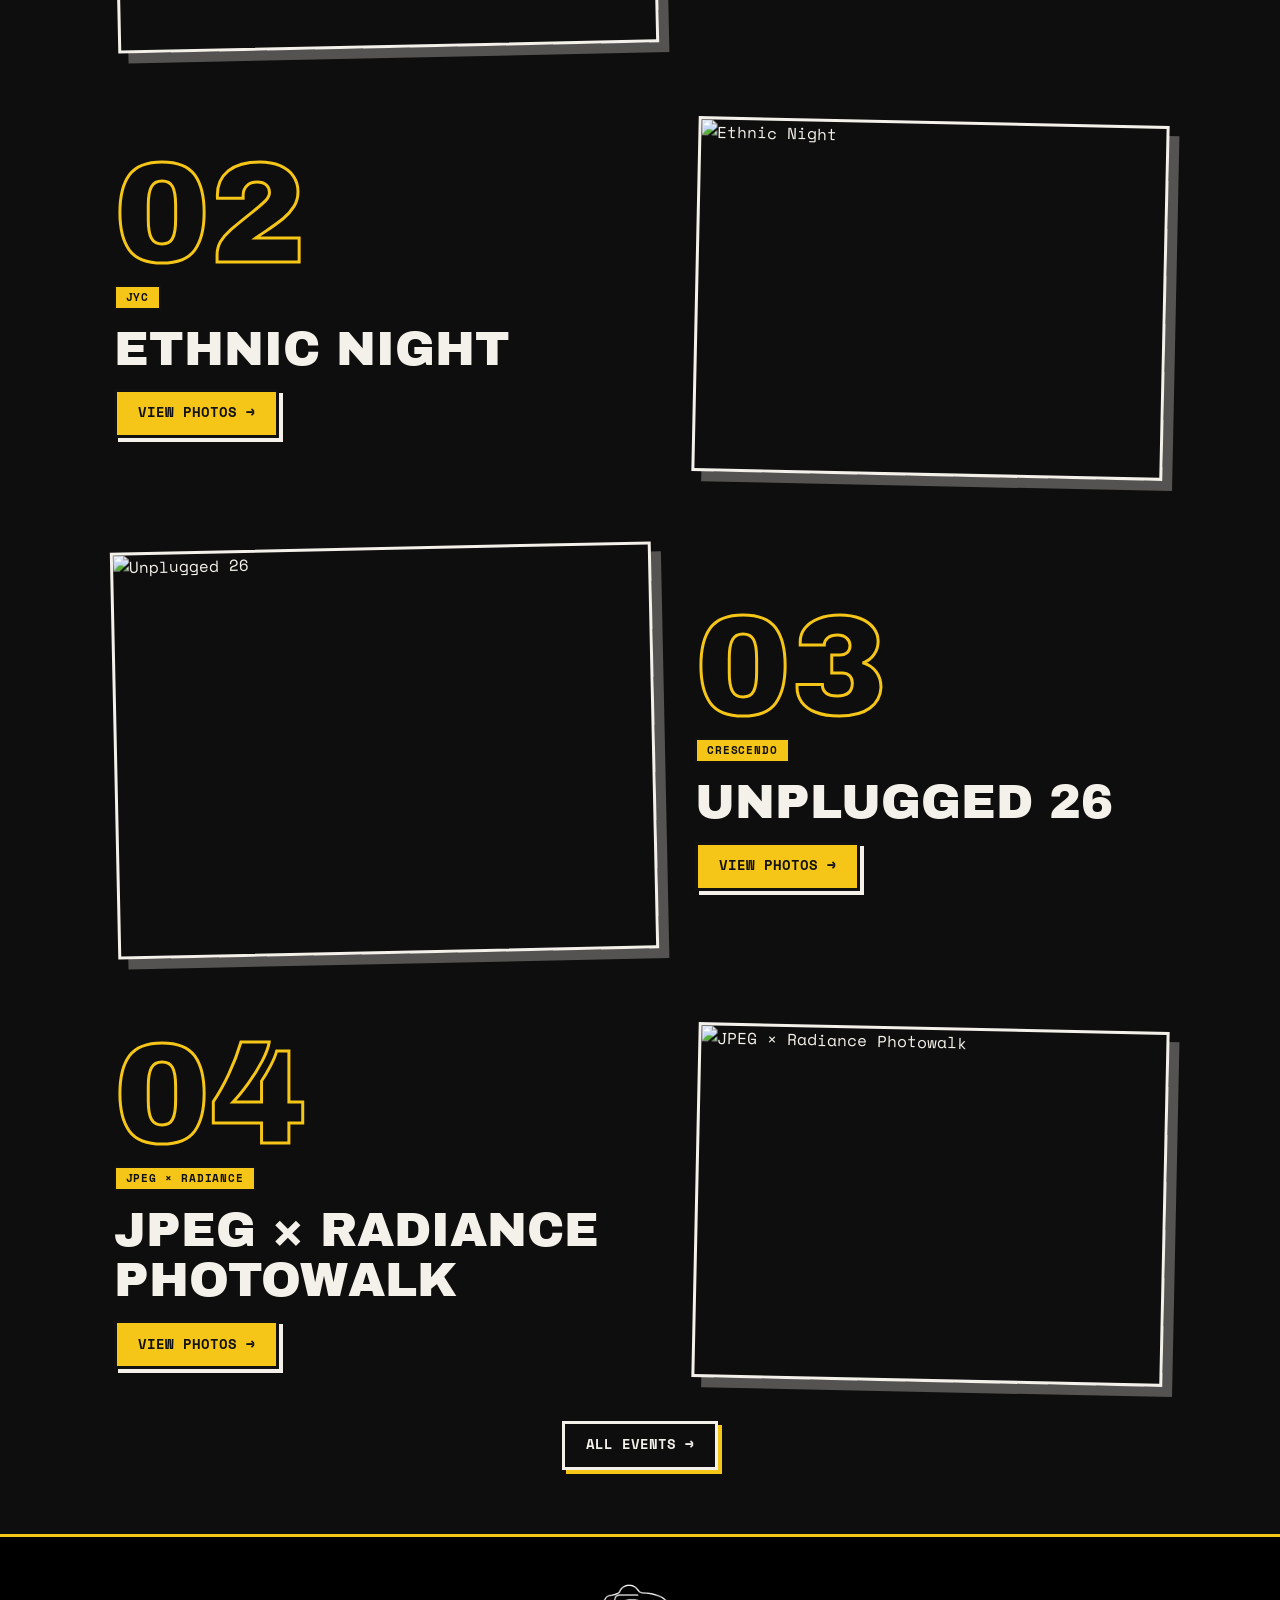
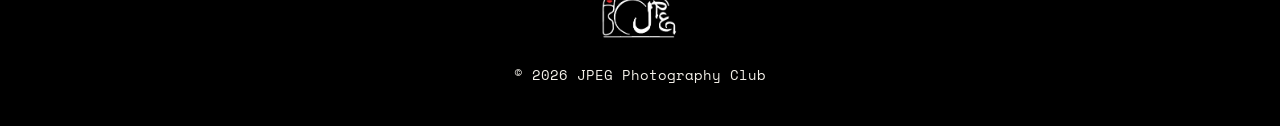
==== commit b4e680b4: "Ebullience 2026 takes the latest slot" ====
--- a/index.html
+++ b/index.html
@@ -5,6 +5,16 @@
   <meta name="viewport" content="width=device-width, initial-scale=1.0">
   <title>JPEG — Photography Club</title>
   <meta name="description" content="JPEG, the photography club. Event coverage, photo archives, and the people behind the lens.">
+  <!-- Link previews for WhatsApp, Instagram, LinkedIn. -->
+  <meta property="og:site_name" content="JPEG Photography Club">
+  <meta property="og:type" content="website">
+  <meta property="og:url" content="https://jaypeejpeg.github.io/">
+  <meta property="og:title" content="JPEG — Photography Club">
+  <meta property="og:description" content="JPEG, the photography club. Event coverage, photo archives, and the people behind the lens.">
+  <meta property="og:image" content="https://jaypeejpeg.github.io/images/og-cover.jpg">
+  <meta property="og:image:width" content="1200">
+  <meta property="og:image:height" content="630">
+  <meta name="twitter:card" content="summary_large_image">
   <link rel="icon" type="image/png" href="images/favicon.png">
   <link rel="preconnect" href="https://fonts.googleapis.com">
   <link rel="preconnect" href="https://fonts.gstatic.com" crossorigin>
@@ -29,8 +39,8 @@
         <span>J</span><span>P</span><span>E</span><span>G</span>
       </h1>
       <p class="tagline">Covering Jaypee since 2017</p>
-      <a class="hero-cta" id="hero-cta" href="https://drive.google.com/drive/folders/1d5uINvXMPYgDrVHOUBrjFXHq2FUsnFje" target="_blank" rel="noopener">
-        📸 IC3 photos are out&nbsp;→
+      <a class="hero-cta" id="hero-cta" href="https://drive.google.com/drive/folders/1tzszLL0ITaUjM5PP5sDFH2JoEOUEQg6k" target="_blank" rel="noopener">
+        📸 Ebullience 2026 photos are out&nbsp;→
       </a>
       <div class="hero-actions">
         <a href="events.html" class="btn">Browse Event Photos</a>
@@ -42,13 +52,13 @@
 
   <div class="marquee" aria-hidden="true">
     <div class="marquee-track">
-      <span>★ JPEG ★ Covering Jaypee since 2017 ★ We shoot everything ★ IC3 photos are out ★ JPEG ★ Covering Jaypee since 2017 ★ We shoot everything ★ IC3 photos are out&nbsp;</span><span>★ JPEG ★ Covering Jaypee since 2017 ★ We shoot everything ★ IC3 photos are out ★ JPEG ★ Covering Jaypee since 2017 ★ We shoot everything ★ IC3 photos are out&nbsp;</span>
+      <span>★ JPEG ★ Covering Jaypee since 2017 ★ We shoot everything ★ Ebullience 2026 photos are out ★ JPEG ★ Covering Jaypee since 2017 ★ We shoot everything ★ Ebullience 2026 photos are out&nbsp;</span><span>★ JPEG ★ Covering Jaypee since 2017 ★ We shoot everything ★ Ebullience 2026 photos are out ★ JPEG ★ Covering Jaypee since 2017 ★ We shoot everything ★ Ebullience 2026 photos are out&nbsp;</span>
     </div>
   </div>
 
   <main class="container">
     <section class="home-section" id="banner-section" hidden>
-      <div id="induction-banner"></div>
+      <div id="latest-banner"></div>
     </section>
 
     <section class="home-section" id="latest">
--- a/css/style.css
+++ b/css/style.css
@@ -294,6 +294,14 @@
 }
 .btn-outline:hover { box-shadow: 6px 6px 0 var(--accent); }
 .btn-outline:active { box-shadow: 0 0 0 var(--accent); }
+
+/* Drive button — the logo sits on the baseline next to the label. */
+.btn-drive {
+  display: inline-flex;
+  align-items: center;
+  gap: 0.55rem;
+}
+.btn-drive svg { width: 1.05em; height: 1.05em; flex: none; }
 
 /* Layout */
 .container { max-width: 1100px; margin: 0 auto; padding: 2.5rem 1.5rem 4rem; }
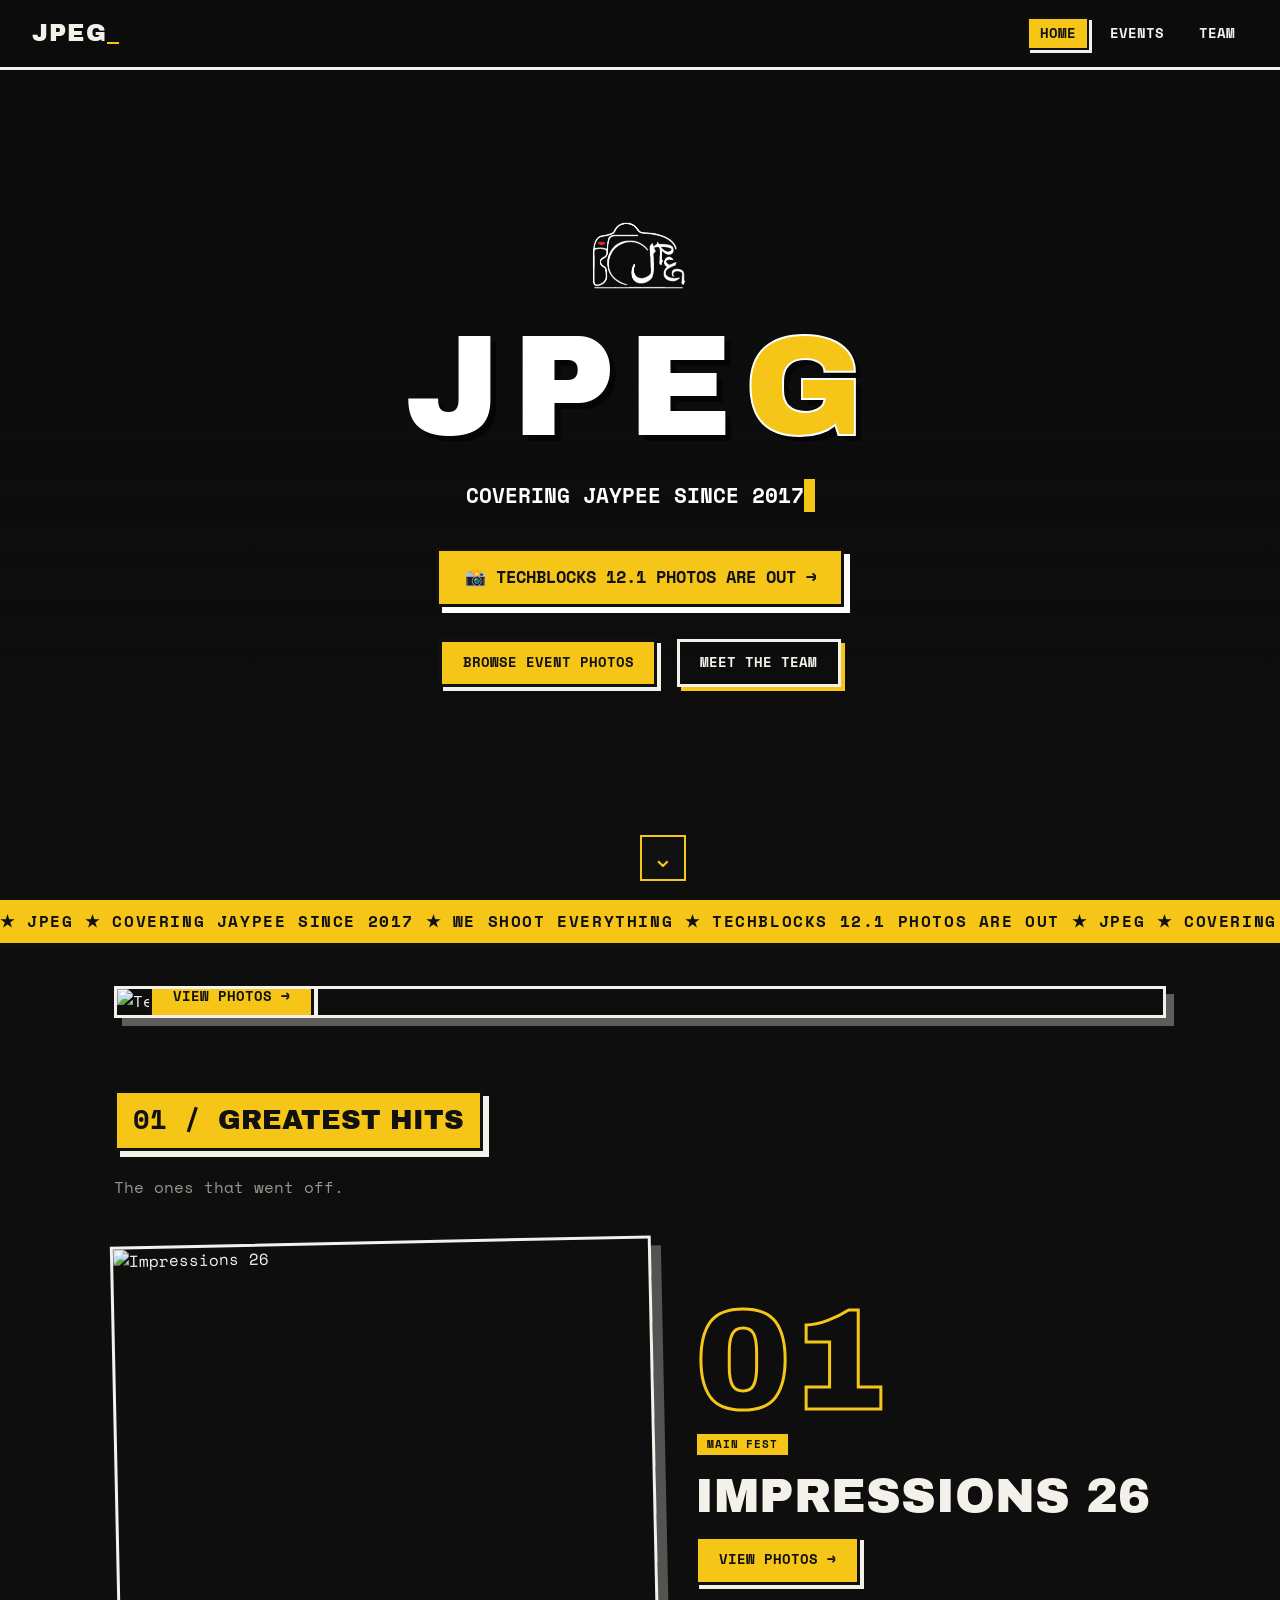
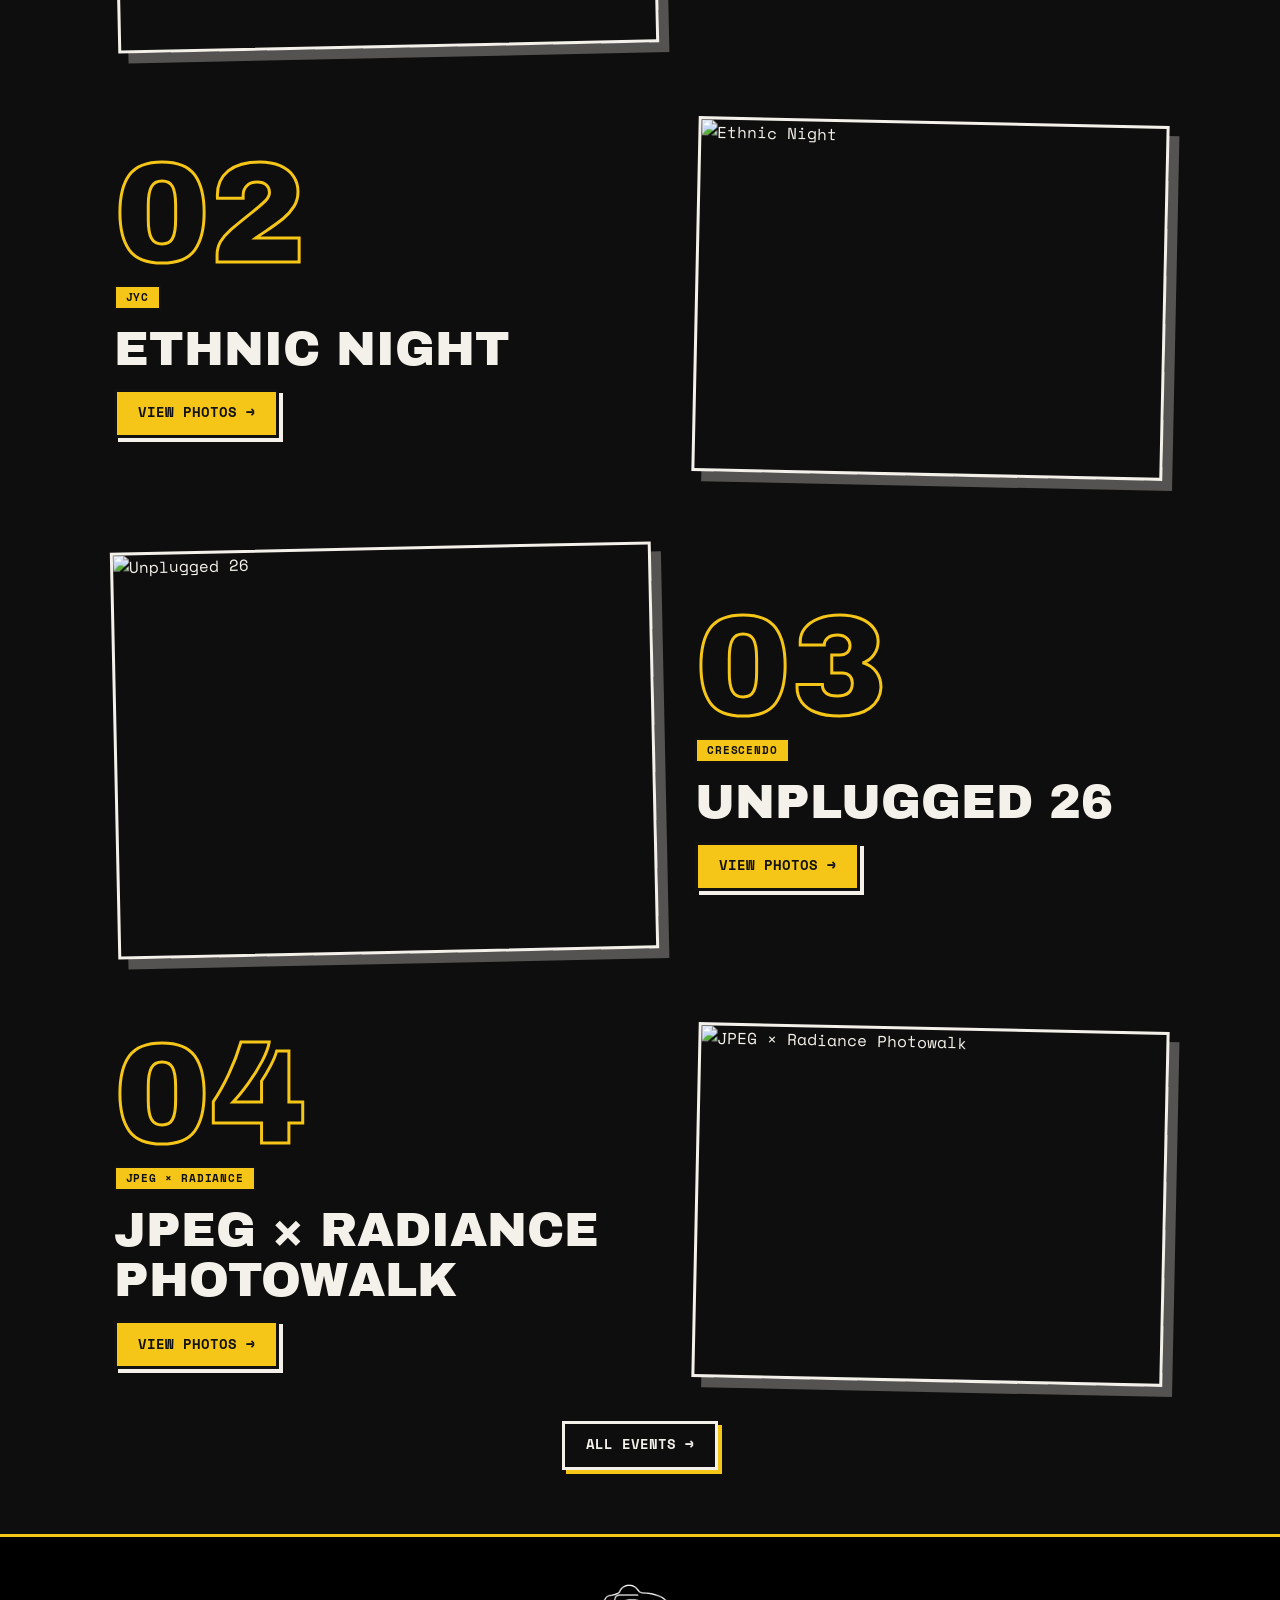
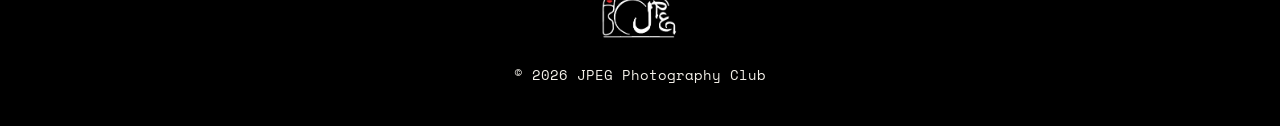
==== commit 04fb5d70: "Techblocks 12.1 takes the latest slot" ====
--- a/index.html
+++ b/index.html
@@ -39,8 +39,8 @@
         <span>J</span><span>P</span><span>E</span><span>G</span>
       </h1>
       <p class="tagline">Covering Jaypee since 2017</p>
-      <a class="hero-cta" id="hero-cta" href="https://drive.google.com/drive/folders/1tzszLL0ITaUjM5PP5sDFH2JoEOUEQg6k" target="_blank" rel="noopener">
-        📸 Ebullience 2026 photos are out&nbsp;→
+      <a class="hero-cta" id="hero-cta" href="https://drive.google.com/drive/folders/1gMggjx4nI7gGAQLJtz0noC5s7IEnl7lU" target="_blank" rel="noopener">
+        📸 Techblocks 12.1 photos are out&nbsp;→
       </a>
       <div class="hero-actions">
         <a href="events.html" class="btn">Browse Event Photos</a>
@@ -52,7 +52,7 @@
 
   <div class="marquee" aria-hidden="true">
     <div class="marquee-track">
-      <span>★ JPEG ★ Covering Jaypee since 2017 ★ We shoot everything ★ Ebullience 2026 photos are out ★ JPEG ★ Covering Jaypee since 2017 ★ We shoot everything ★ Ebullience 2026 photos are out&nbsp;</span><span>★ JPEG ★ Covering Jaypee since 2017 ★ We shoot everything ★ Ebullience 2026 photos are out ★ JPEG ★ Covering Jaypee since 2017 ★ We shoot everything ★ Ebullience 2026 photos are out&nbsp;</span>
+      <span>★ JPEG ★ Covering Jaypee since 2017 ★ We shoot everything ★ Techblocks 12.1 photos are out ★ JPEG ★ Covering Jaypee since 2017 ★ We shoot everything ★ Techblocks 12.1 photos are out&nbsp;</span><span>★ JPEG ★ Covering Jaypee since 2017 ★ We shoot everything ★ Techblocks 12.1 photos are out ★ JPEG ★ Covering Jaypee since 2017 ★ We shoot everything ★ Techblocks 12.1 photos are out&nbsp;</span>
     </div>
   </div>
 
--- a/css/style.css
+++ b/css/style.css
@@ -477,8 +477,10 @@
 /* Team */
 .team-grid { grid-template-columns: repeat(auto-fill, minmax(230px, 1fr)); }
 
+/* The initials fallback has no image to size it, so it borrows the portrait
+   shape of the team cards to keep grid rows level. */
 .team-photo {
-  aspect-ratio: 1 / 1;
+  aspect-ratio: 3 / 4;
   background: repeating-linear-gradient(45deg, #1c1c1c 0 12px, #131313 12px 24px);
   display: flex;
   align-items: center;
@@ -487,7 +489,16 @@
   font-size: 3rem;
   border-bottom: var(--bw) solid var(--border);
 }
-img.team-photo { object-fit: cover; width: 100%; }
+
+/* Real photos keep their own proportions. The team cards have the member's
+   name and role set into the artwork, so any crop would cut it off. */
+img.team-photo {
+  aspect-ratio: auto;
+  width: 100%;
+  height: auto;
+  object-fit: contain;
+  display: block;
+}
 
 .team-initials {
   font-family: "Archivo Black", "Arial Black", sans-serif;
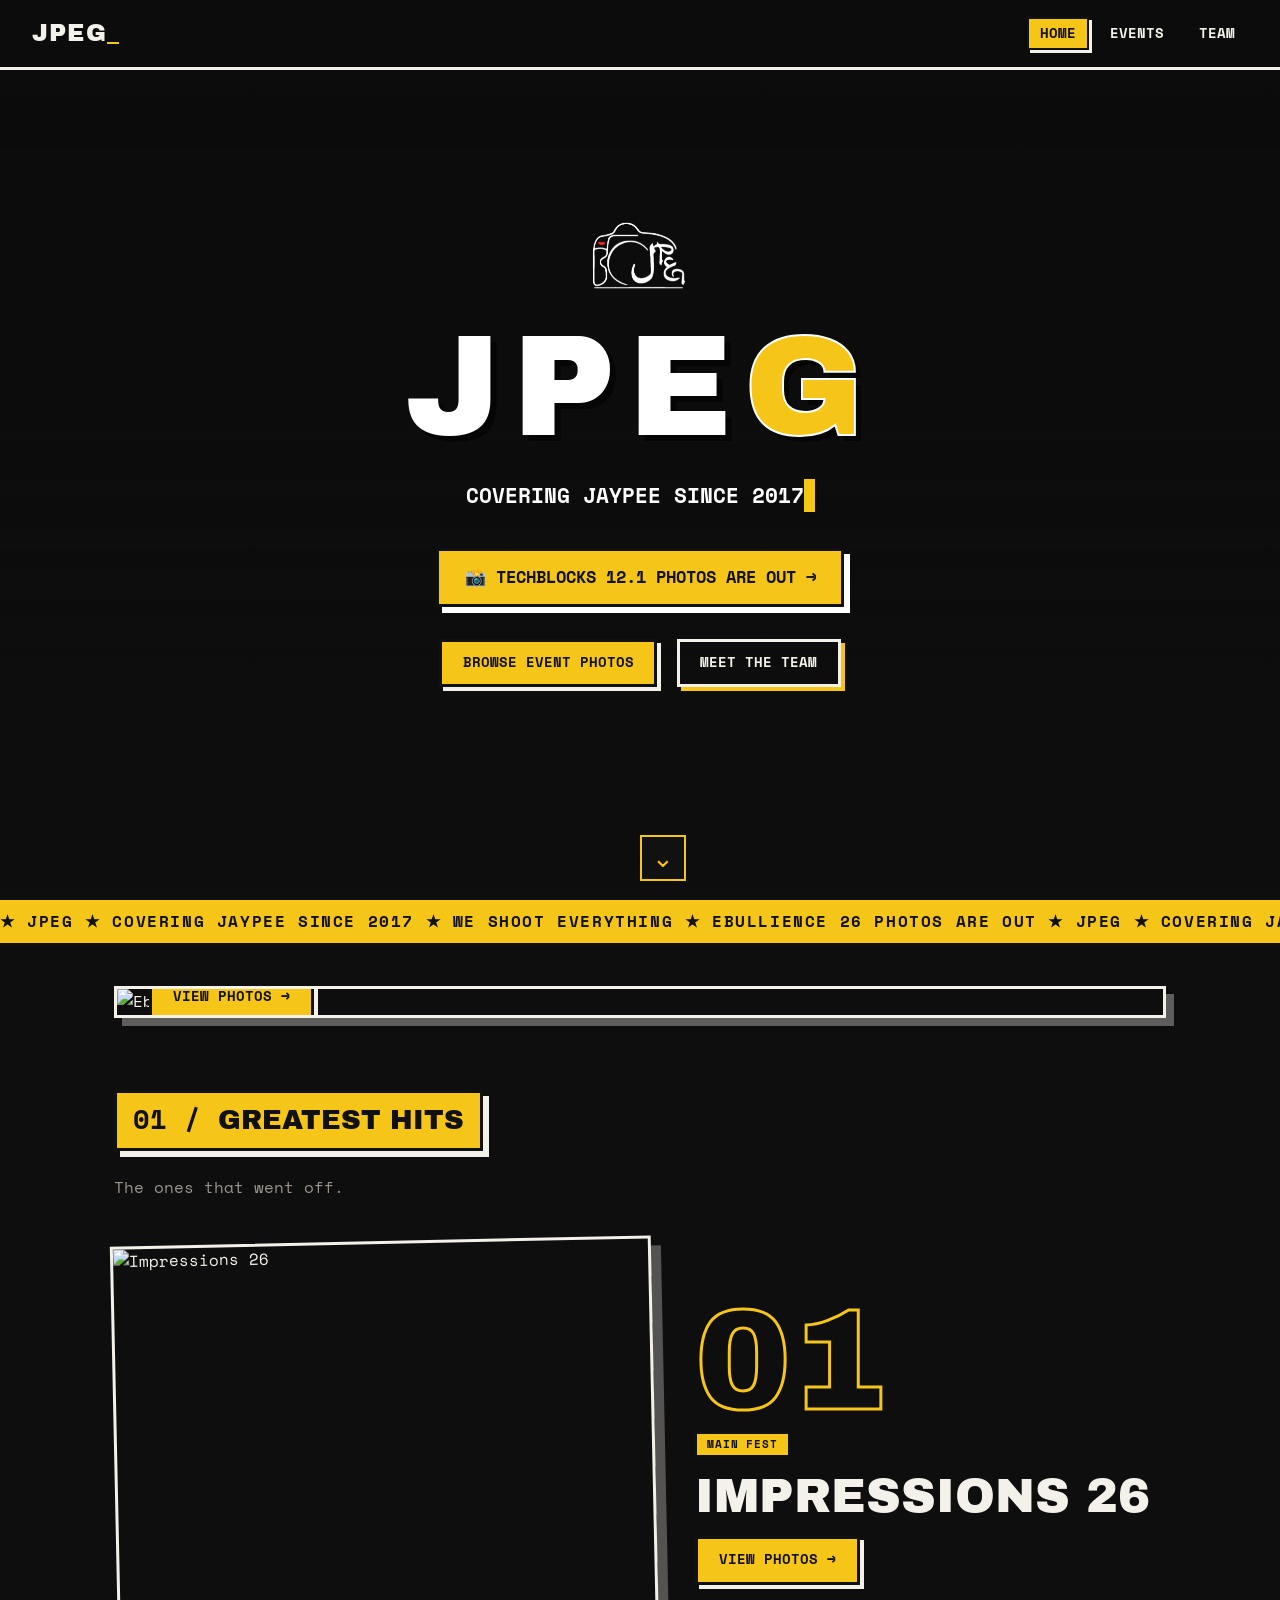
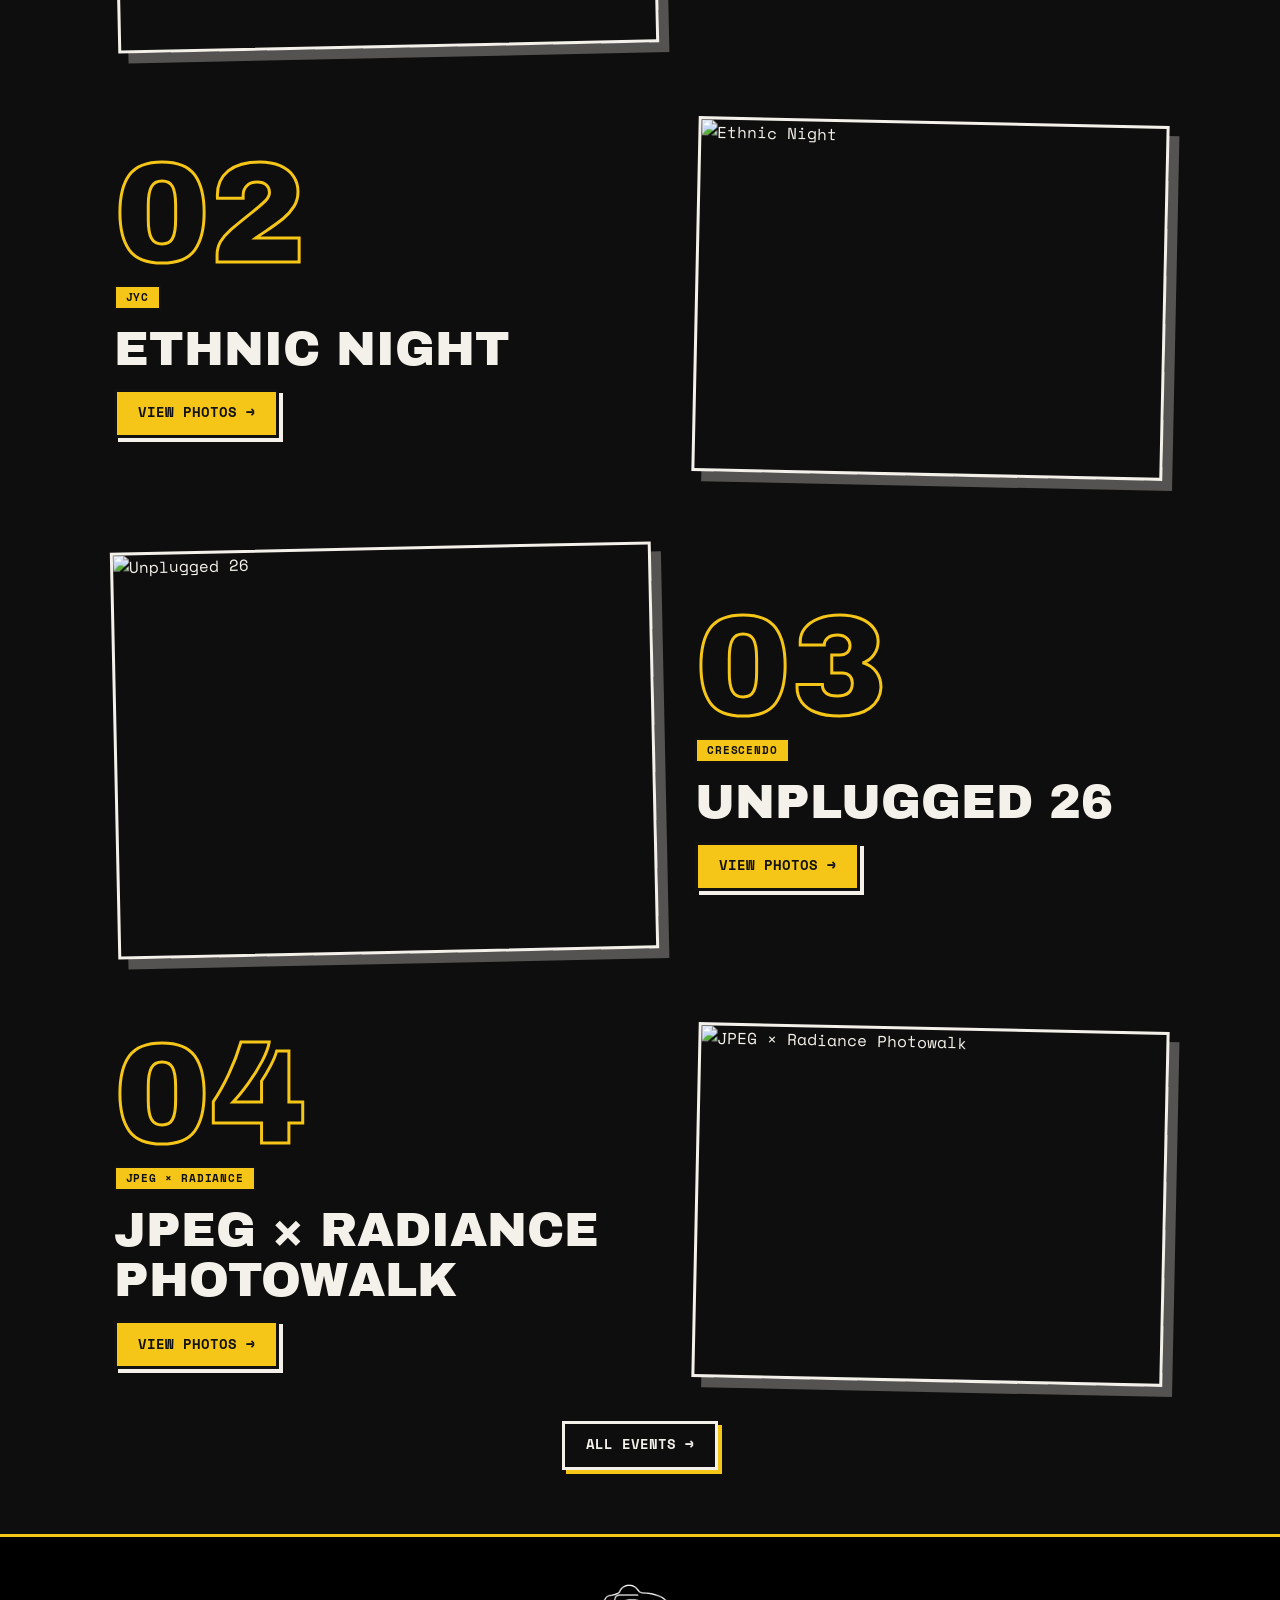
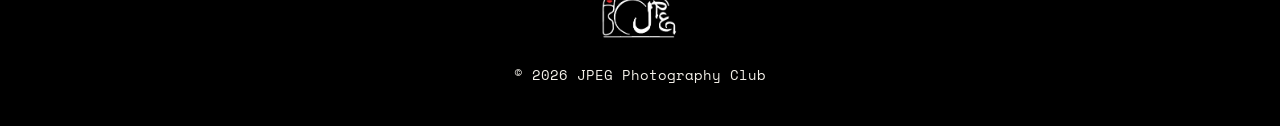
==== commit 50a1b368: "Hero card is Ebullience 26; the button promotes Techblocks 12.1" ====
--- a/index.html
+++ b/index.html
@@ -52,7 +52,7 @@
 
   <div class="marquee" aria-hidden="true">
     <div class="marquee-track">
-      <span>★ JPEG ★ Covering Jaypee since 2017 ★ We shoot everything ★ Techblocks 12.1 photos are out ★ JPEG ★ Covering Jaypee since 2017 ★ We shoot everything ★ Techblocks 12.1 photos are out&nbsp;</span><span>★ JPEG ★ Covering Jaypee since 2017 ★ We shoot everything ★ Techblocks 12.1 photos are out ★ JPEG ★ Covering Jaypee since 2017 ★ We shoot everything ★ Techblocks 12.1 photos are out&nbsp;</span>
+      <span>★ JPEG ★ Covering Jaypee since 2017 ★ We shoot everything ★ Ebullience 26 photos are out ★ JPEG ★ Covering Jaypee since 2017 ★ We shoot everything ★ Ebullience 26 photos are out&nbsp;</span><span>★ JPEG ★ Covering Jaypee since 2017 ★ We shoot everything ★ Ebullience 26 photos are out ★ JPEG ★ Covering Jaypee since 2017 ★ We shoot everything ★ Ebullience 26 photos are out&nbsp;</span>
     </div>
   </div>
 
